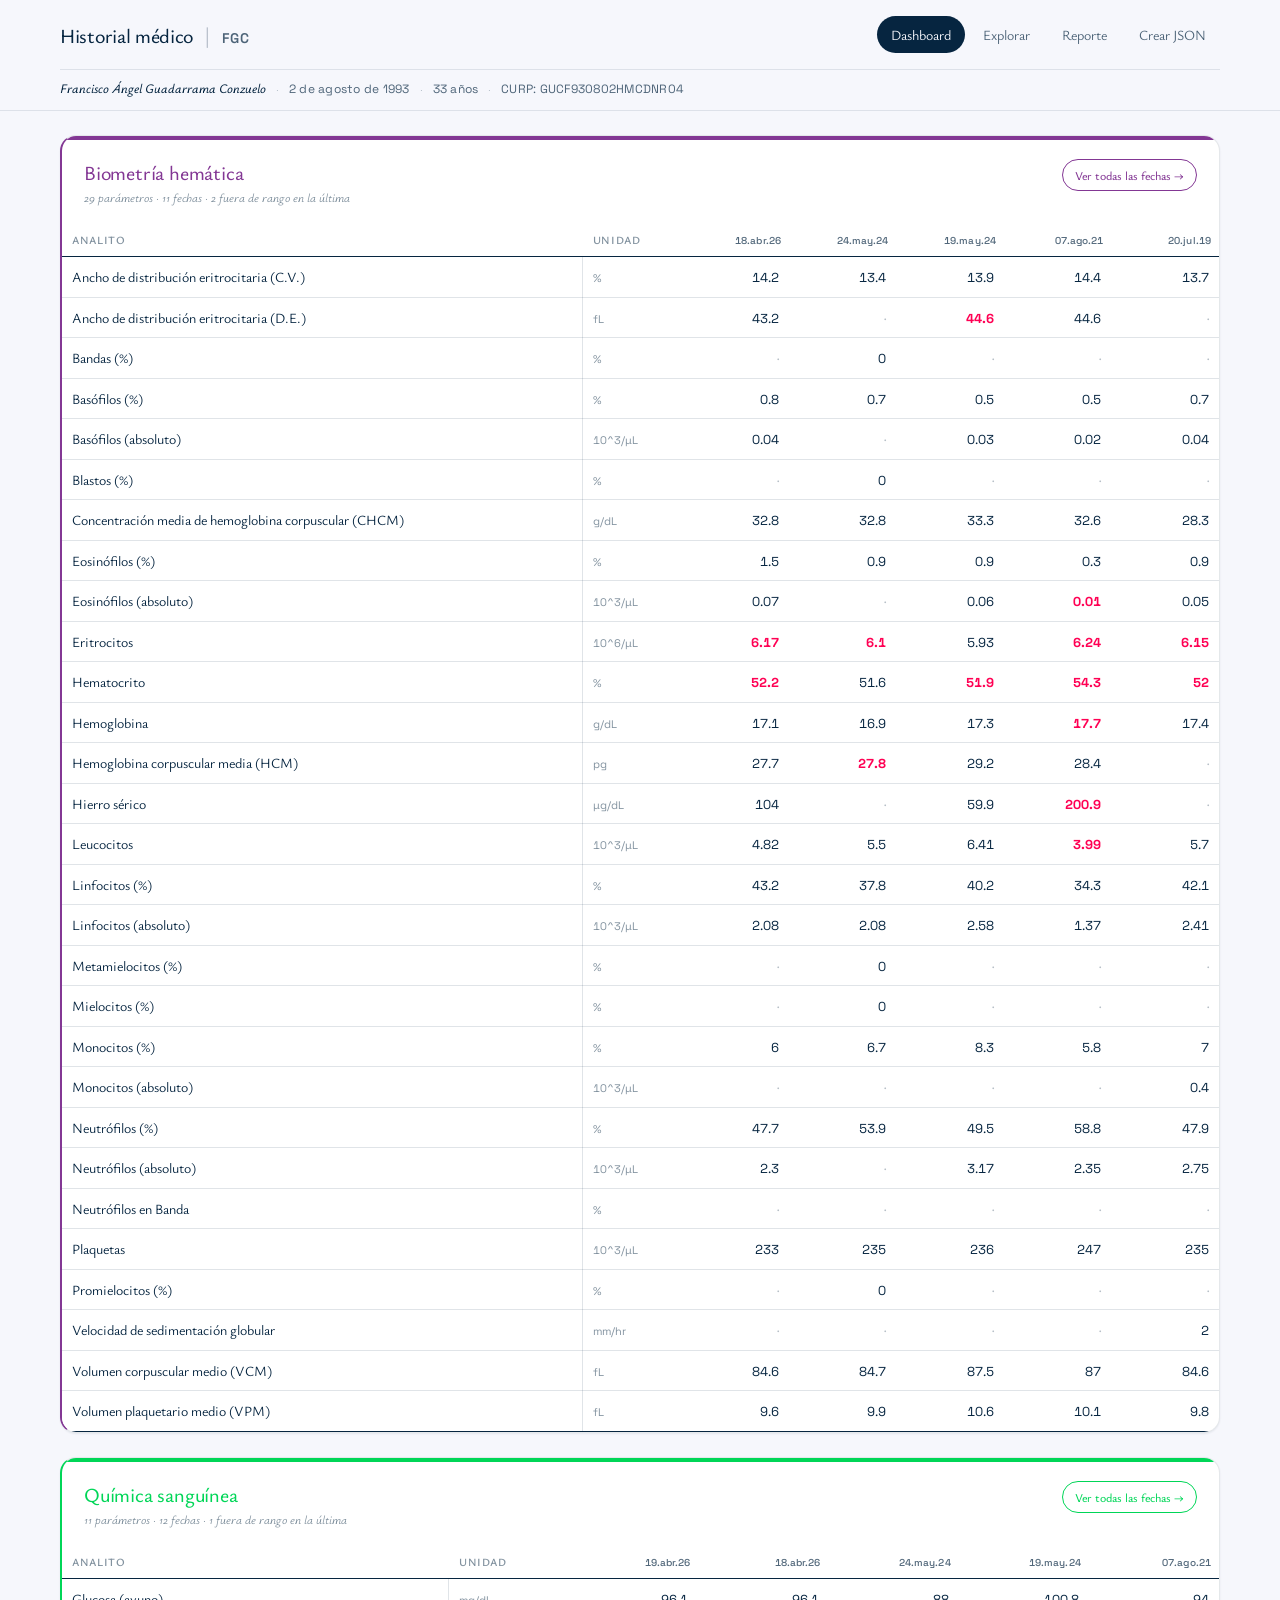
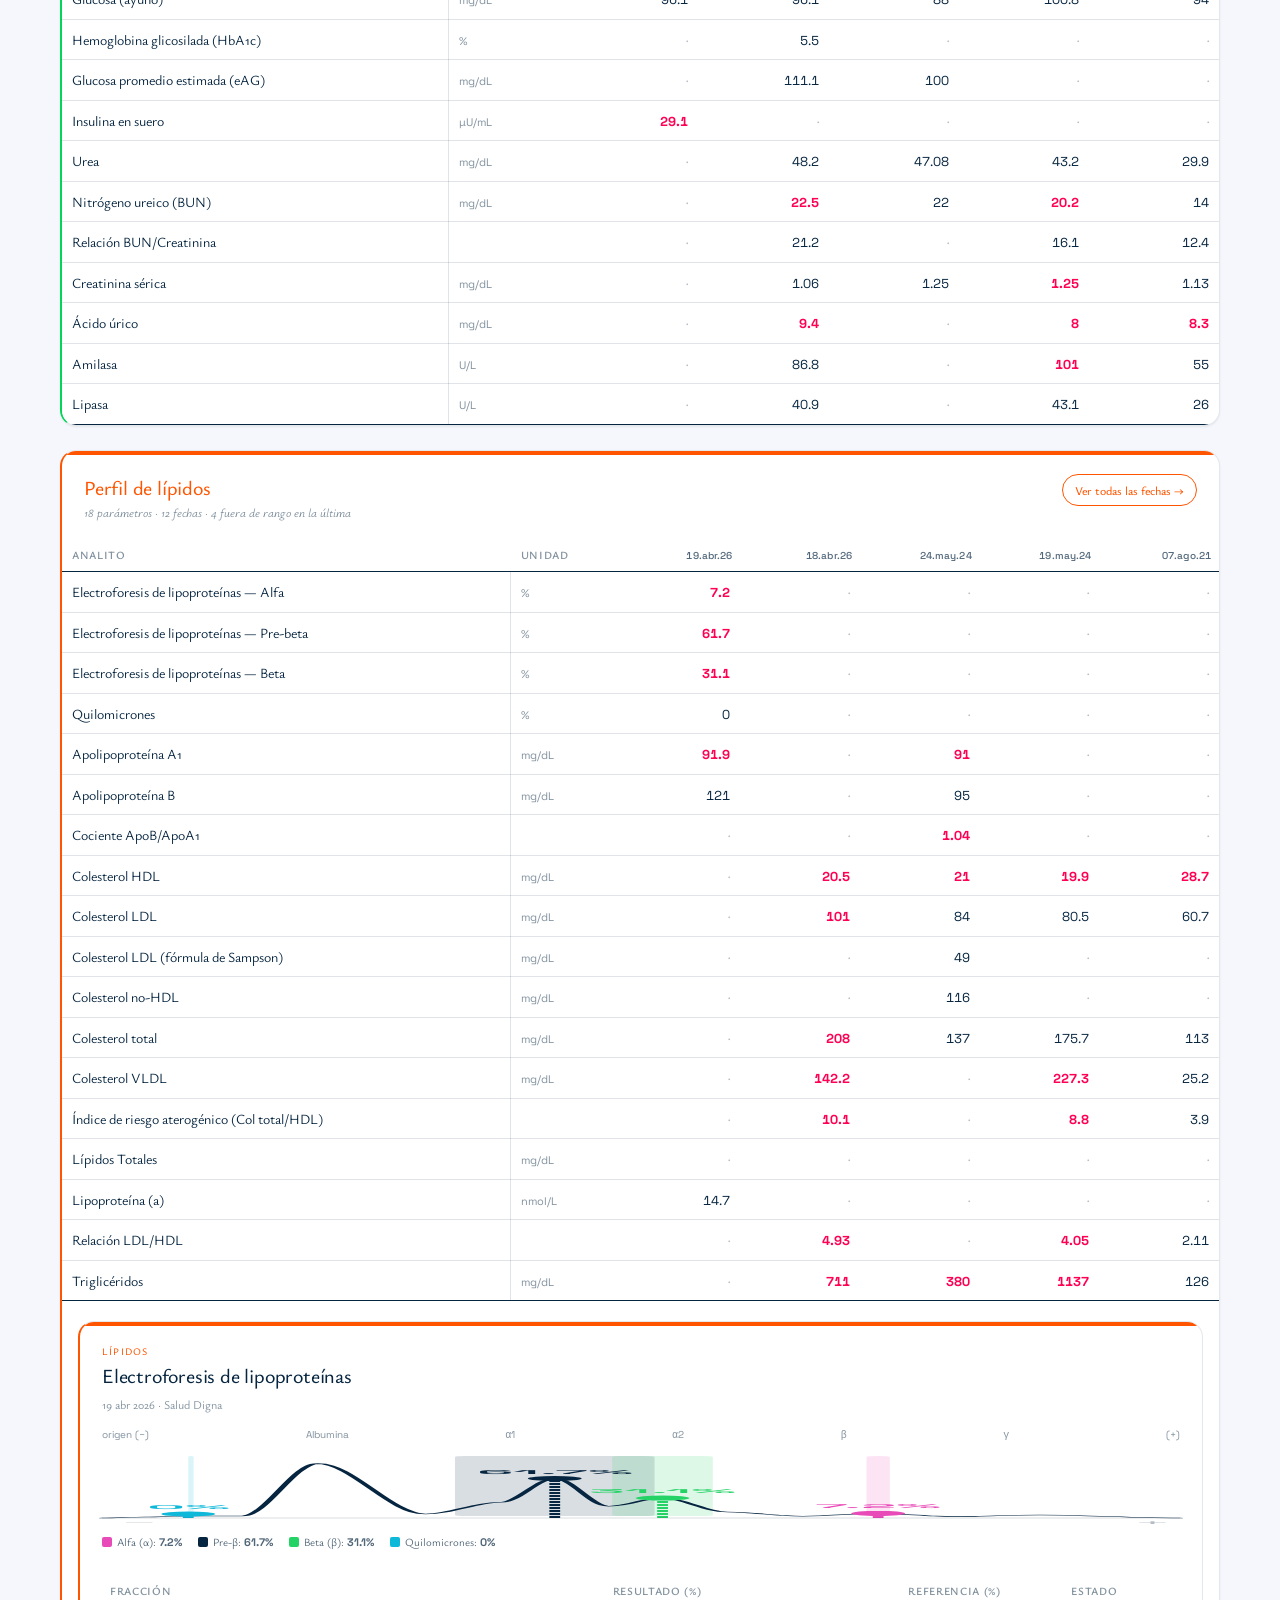
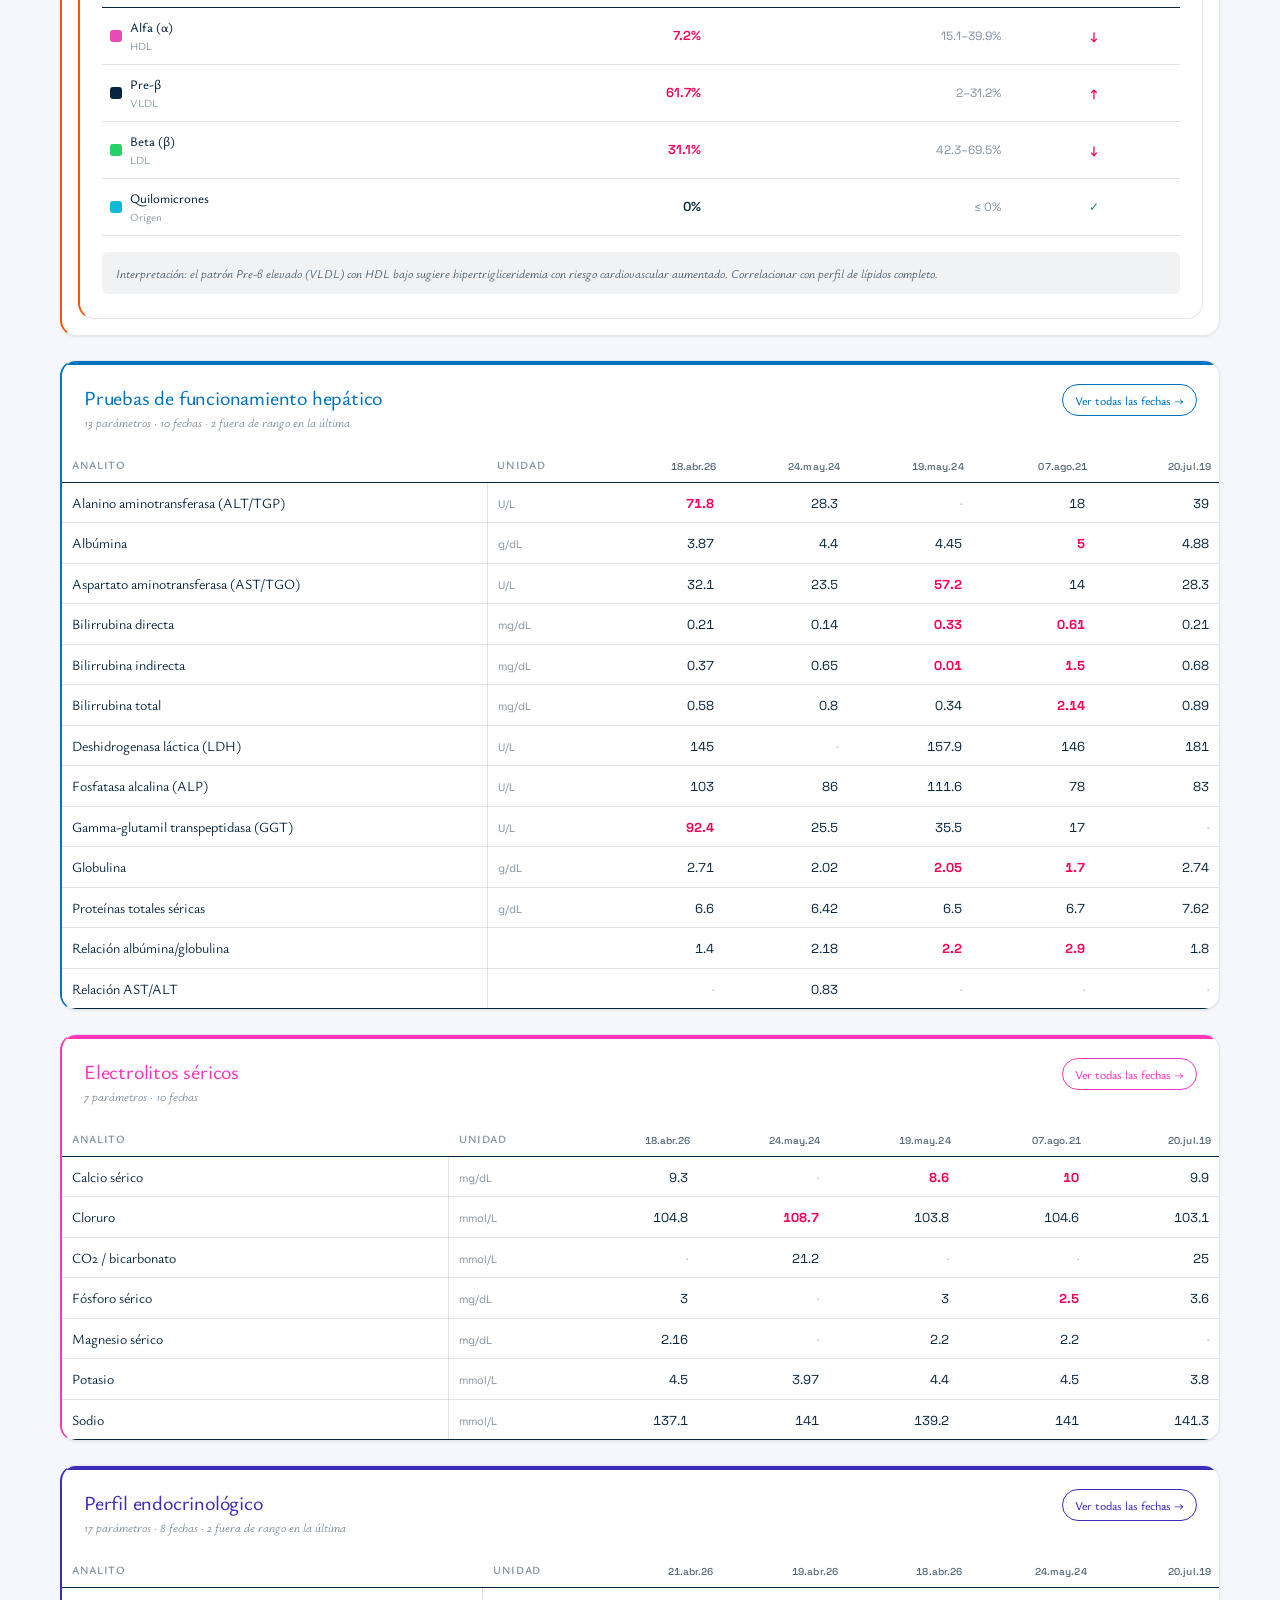
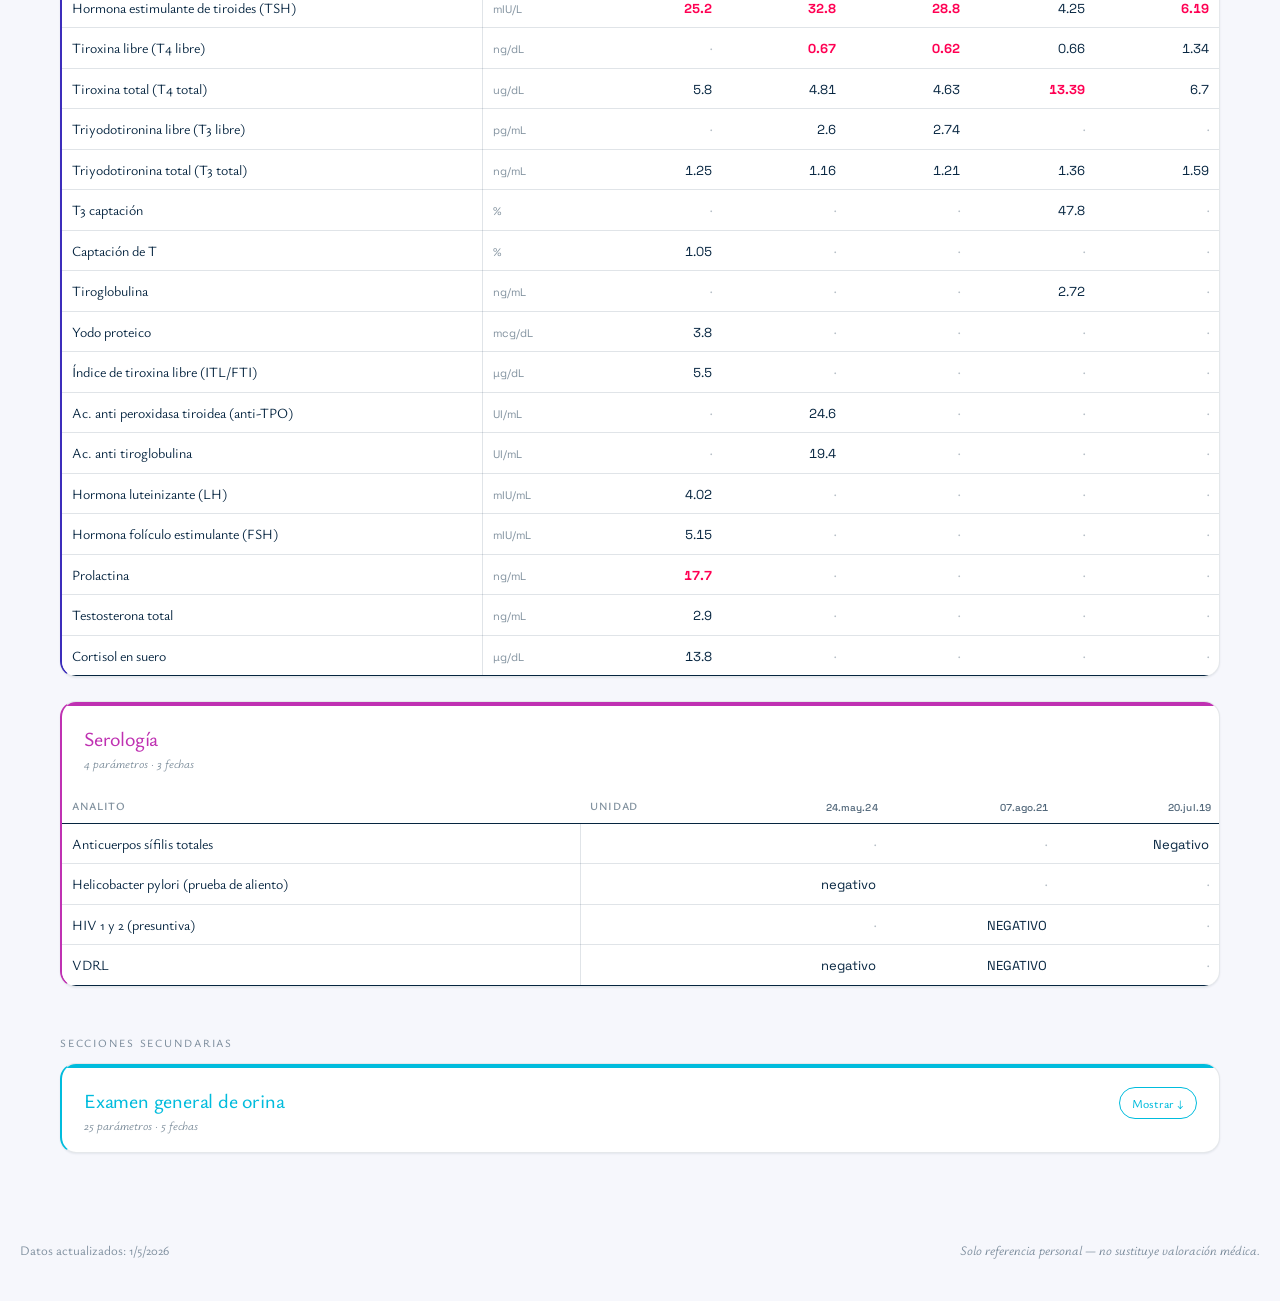
==== mylabs/index.html @ a51180d0 "Add files via upload" ====
<!doctype html>
<html lang="es">
  <head>
    <meta charset="UTF-8" />
    <meta name="viewport" content="width=device-width, initial-scale=1.0, viewport-fit=cover" />
    <meta name="theme-color" content="#f6f7fc" />
    <meta name="robots" content="noindex, nofollow" />
    <meta name="referrer" content="no-referrer" />
    <title>Historial médico | FGC</title>

    <!-- Fonts: Ysabeau for UI, Space Grotesk for numerics -->
    <link rel="preconnect" href="https://fonts.googleapis.com" />
    <link rel="preconnect" href="https://fonts.gstatic.com" crossorigin />
    <link
      href="https://fonts.googleapis.com/css2?family=Ysabeau:ital,wght@0,300..800;1,300..800&family=Space+Grotesk:wght@400;500;600;700&display=swap"
      rel="stylesheet"
    />
    <script type="module" crossorigin src="./assets/index-ByqsBT0K.js"></script>
    <link rel="modulepreload" crossorigin href="./assets/motion-Bk7l-NBl.js">
    <link rel="modulepreload" crossorigin href="./assets/recharts-C0KF28RO.js">
    <link rel="stylesheet" crossorigin href="./assets/index-Dc2gw3tg.css">
  </head>
  <body>
    <div id="root"></div>
  </body>
</html>
---- mylabs/assets/index-Dc2gw3tg.css ----
.goey-spinnerSpin{animation:goey-spin 1s linear infinite}@keyframes goey-spin{0%{transform:rotate(0)}to{transform:rotate(360deg)}}[data-goey-toast-css]{--goey-toast: 1}.goey-wrapper{pointer-events:auto;font-family:-apple-system,BlinkMacSystemFont,Segoe UI,Roboto,Helvetica Neue,sans-serif;position:relative;width:fit-content}.goey-blobSvg{position:absolute;top:0;left:0;overflow:visible;pointer-events:none;filter:drop-shadow(0 4px 12px rgba(0,0,0,.06)) drop-shadow(0 1px 4px rgba(0,0,0,.04))}.goey-content{position:relative;z-index:1;transition:padding .35s cubic-bezier(.4,0,.2,1)}.goey-contentCompact{padding:7px 10px}.goey-contentExpanded{padding:7px 10px 16px;max-width:380px}.goey-header{display:inline-flex;align-items:center;gap:8px;color:inherit}.goey-iconWrapper{display:flex;align-items:center;justify-content:center;flex-shrink:0;width:18px;height:18px;line-height:0}.goey-title{font-size:12px;font-weight:700;line-height:1;white-space:nowrap;color:inherit;padding:0 4px 0 2px}.goey-titleDefault{color:#555}.goey-titleSuccess{color:#4caf50}.goey-titleError{color:#e53935}.goey-titleWarning{color:#c49000}.goey-titleInfo{color:#1e88e5}.goey-titleLoading{color:#555}.goey-description{font-size:13px;font-weight:400;color:#444;line-height:1.55;margin-top:12px;overflow:hidden}.goey-actionWrapper{margin-top:12px;overflow:hidden}.goey-actionButton{display:block;box-sizing:border-box;width:100%;border:none;border-radius:999px;padding:10px 20px;font-size:13px;font-weight:700;cursor:pointer;font-family:inherit;text-align:center;outline:none;-webkit-tap-highlight-color:transparent;transition:background .15s ease}.goey-actionButton:focus:not(:focus-visible){outline:none}.goey-actionButton:focus-visible{outline:2px solid currentColor;outline-offset:2px}.goey-actionDefault{background:#e8e8e8;color:#555}.goey-actionDefault:hover{background:#dcdcdc}.goey-actionDefault:active{background:#d0d0d0}.goey-actionSuccess{background:#c8e6c9;color:#4caf50}.goey-actionSuccess:hover{background:#a5d6a7}.goey-actionSuccess:active{background:#81c784}.goey-actionError{background:#ffcdd2;color:#e53935}.goey-actionError:hover{background:#ef9a9a}.goey-actionError:active{background:#e57373}.goey-actionWarning{background:#ffecb3;color:#c49000}.goey-actionWarning:hover{background:#ffe082}.goey-actionWarning:active{background:#ffd54f}.goey-actionInfo{background:#bbdefb;color:#1e88e5}.goey-actionInfo:hover{background:#90caf9}.goey-actionInfo:active{background:#64b5f6}[data-sonner-toaster][data-theme=dark] .goey-blobSvg{filter:drop-shadow(0 4px 12px rgba(0,0,0,.3)) drop-shadow(0 1px 4px rgba(0,0,0,.2))}[data-sonner-toaster][data-theme=dark] .goey-titleDefault{color:#ccc}[data-sonner-toaster][data-theme=dark] .goey-titleSuccess{color:#66bb6a}[data-sonner-toaster][data-theme=dark] .goey-titleError{color:#ef5350}[data-sonner-toaster][data-theme=dark] .goey-titleWarning{color:#ffb300}[data-sonner-toaster][data-theme=dark] .goey-titleInfo{color:#42a5f5}[data-sonner-toaster][data-theme=dark] .goey-titleLoading{color:#ccc}[data-sonner-toaster][data-theme=dark] .goey-description{color:#aaa}[data-sonner-toaster][data-theme=dark] .goey-actionDefault{background:#3a3a3a;color:#ccc}[data-sonner-toaster][data-theme=dark] .goey-actionDefault:hover{background:#444}[data-sonner-toaster][data-theme=dark] .goey-actionDefault:active{background:#4e4e4e}[data-sonner-toaster][data-theme=dark] .goey-actionSuccess{background:#1b5e20;color:#66bb6a}[data-sonner-toaster][data-theme=dark] .goey-actionSuccess:hover{background:#2e7d32}[data-sonner-toaster][data-theme=dark] .goey-actionSuccess:active{background:#388e3c}[data-sonner-toaster][data-theme=dark] .goey-actionError{background:#b71c1c;color:#ef5350}[data-sonner-toaster][data-theme=dark] .goey-actionError:hover{background:#c62828}[data-sonner-toaster][data-theme=dark] .goey-actionError:active{background:#d32f2f}[data-sonner-toaster][data-theme=dark] .goey-actionWarning{background:#4a3800;color:#ffb300}[data-sonner-toaster][data-theme=dark] .goey-actionWarning:hover{background:#5c4600}[data-sonner-toaster][data-theme=dark] .goey-actionWarning:active{background:#6e5400}[data-sonner-toaster][data-theme=dark] .goey-actionInfo{background:#0d47a1;color:#42a5f5}[data-sonner-toaster][data-theme=dark] .goey-actionInfo:hover{background:#1565c0}[data-sonner-toaster][data-theme=dark] .goey-actionInfo:active{background:#1976d2}:root{--bg: #f6f7fc;--ink: #062540;--ink-70: color-mix(in srgb, #062540 70%, transparent);--ink-50: color-mix(in srgb, #062540 50%, transparent);--ink-30: color-mix(in srgb, #062540 30%, transparent);--ink-12: color-mix(in srgb, #062540 12%, transparent);--ink-06: color-mix(in srgb, #062540 6%, transparent);--alarm: #FF1D58;--alarm-12: color-mix(in srgb, #FF1D58 12%, transparent);--alarm-25: color-mix(in srgb, #FF1D58 25%, transparent);--ok: #1e8a6b;--ok-12: color-mix(in srgb, #1e8a6b 12%, transparent);--cat-hematologia: #7a3c8f;--cat-hepatica: #3171ba;--cat-quimica: #25d266;--cat-lipidos: #fe640b;--cat-endocrinologia: #3A2EB4;--cat-electrolitos: #e84ab7;--cat-orina: #0eb8d9;--cat-serologia: #b03dad;--cat-lcr: #5b6b80;--surface: #ffffff;--surface-sunken: #f0f1f7;--surface-hover: #eceef6;--border: color-mix(in srgb, #062540 10%, transparent);--border-strong: color-mix(in srgb, #062540 22%, transparent);--font-ui: "Ysabeau", ui-serif, Georgia, serif;--font-num: "Space Grotesk", ui-monospace, "SF Mono", Menlo, monospace;--s-1: 4px;--s-2: 8px;--s-3: 12px;--s-4: 16px;--s-5: 24px;--s-6: 32px;--s-7: 48px;--s-8: 64px;--r-sm: 6px;--r-md: 10px;--r-lg: 16px;--r-xl: 24px;--r-pill: 999px;--shadow-1: 0 1px 2px color-mix(in srgb, #062540 8%, transparent);--shadow-2: 0 6px 24px -8px color-mix(in srgb, #062540 18%, transparent);--shadow-3: 0 24px 60px -24px color-mix(in srgb, #062540 30%, transparent);--ease-out-expo: cubic-bezier(.16, 1, .3, 1);--ease-in-out-soft: cubic-bezier(.65, 0, .35, 1);--dur-xs: .12s;--dur-sm: .18s;--dur-md: .26s;--dur-lg: .42s}@supports (color: color(display-p3 1 1 1)){:root{--cat-hematologia: color(display-p3 .478 .235 .561);--cat-hepatica: color(display-p3 .192 .443 .729);--cat-quimica: color(display-p3 .145 .824 .4);--cat-lipidos: color(display-p3 .996 .392 .043);--cat-endocrinologia: color(display-p3 .227 .18 .706);--cat-electrolitos: color(display-p3 .91 .29 .718);--cat-orina: color(display-p3 .055 .722 .851);--cat-serologia: color(display-p3 .69 .239 .678);--cat-lcr: color(display-p3 .357 .42 .502);--alarm: color(display-p3 1 .114 .345)}}*,*:before,*:after{box-sizing:border-box}html,body,#root{height:100%}body{margin:0;background:var(--bg);color:var(--ink);font-family:var(--font-ui);font-size:16px;line-height:1.5;font-optical-sizing:auto;-webkit-font-smoothing:antialiased;text-rendering:optimizeLegibility}button,input,select,textarea{font:inherit;color:inherit}button{background:none;border:0;cursor:pointer;padding:0}a{color:inherit;text-decoration:none}a:hover{text-decoration:underline;text-decoration-thickness:1.5px;text-underline-offset:3px}img,svg{display:block;max-width:100%}::selection{background:var(--ink);color:var(--bg)}.num,.tabular{font-family:var(--font-num);font-variant-numeric:tabular-nums;font-feature-settings:"tnum" 1,"zero" 1,"ss01" 1}h1,h2,h3,h4{font-family:var(--font-ui);font-weight:500;letter-spacing:-.01em;margin:0;color:var(--ink)}h1{font-size:clamp(32px,4vw,48px);line-height:1.05;letter-spacing:-.02em}h2{font-size:clamp(22px,2.4vw,28px);line-height:1.15}h3{font-size:18px;line-height:1.25;font-weight:600}h4{font-size:14px;line-height:1.3;font-weight:600;text-transform:uppercase;letter-spacing:.08em}.eyebrow{font-family:var(--font-ui);font-size:11px;font-weight:500;text-transform:uppercase;letter-spacing:.16em;color:var(--ink-50)}.shell{min-height:100vh;display:flex;flex-direction:column}.container{width:100%;max-width:1240px;margin:0 auto;padding-inline:clamp(16px,4vw,40px)}.site-header{position:sticky;top:0;z-index:40;backdrop-filter:saturate(1.4) blur(14px);-webkit-backdrop-filter:saturate(1.4) blur(14px);background:color-mix(in srgb,var(--bg) 84%,transparent);border-bottom:1px solid var(--border)}.site-header__inner{display:flex;align-items:center;justify-content:space-between;padding-block:var(--s-4)}.brand{display:flex;align-items:baseline;gap:10px;font-family:var(--font-ui)}.brand__mark{font-size:20px;font-weight:500;letter-spacing:-.015em;color:var(--ink)}.brand__pipe{color:var(--ink-30);font-weight:300;font-size:22px}.brand__initials{font-family:var(--font-num);font-size:14px;font-weight:600;letter-spacing:.08em;color:var(--ink-70)}.patient-strip{display:flex;align-items:baseline;gap:10px;padding:10px 0 12px;border-top:1px solid var(--border);font-size:12px;flex-wrap:wrap;line-height:1.35}.patient-strip__name{font-family:var(--font-ui);font-weight:500;font-style:italic;color:var(--ink);font-size:13px}.patient-strip__meta{font-family:var(--font-num);color:var(--ink-70);font-size:12px;letter-spacing:.02em}.patient-strip__sep{color:var(--ink-30);font-size:11px}.nav{display:flex;gap:var(--s-1);align-items:center}.nav__item{padding:8px 14px;border-radius:var(--r-pill);font-size:14px;color:var(--ink-70);transition:background var(--dur-sm) var(--ease-out-expo),color var(--dur-sm)}.nav__item:hover{background:var(--ink-06);color:var(--ink);text-decoration:none}.nav__item--active,.nav__item--active:hover{background:var(--ink);color:var(--bg)}.card{background:var(--surface);border:1px solid var(--border);border-radius:var(--r-lg);box-shadow:var(--shadow-1);overflow:clip}.card__head{padding:var(--s-5) var(--s-5) var(--s-3);display:flex;align-items:baseline;justify-content:space-between;gap:var(--s-3)}.card__title{font-family:var(--font-ui);font-size:20px;font-weight:500;letter-spacing:-.015em}.card__body{padding:var(--s-3) var(--s-5) var(--s-5)}.chip{display:inline-flex;align-items:center;gap:6px;padding:4px 10px;border-radius:var(--r-pill);background:var(--ink-06);color:var(--ink-70);font-size:12px;font-weight:500;letter-spacing:.01em;border:1px solid transparent;transition:background var(--dur-sm) var(--ease-out-expo)}.chip--alarm{background:var(--alarm-12);color:var(--alarm);border-color:var(--alarm-25)}.chip--ok{background:var(--ok-12);color:var(--ok)}.chip--date{background:var(--ink);color:var(--bg);font-family:var(--font-num);font-variant-numeric:tabular-nums}.dot{width:6px;height:6px;border-radius:50%;display:inline-block;background:currentColor}.btn{display:inline-flex;align-items:center;gap:var(--s-2);padding:10px 16px;border-radius:var(--r-pill);font-family:var(--font-ui);font-size:14px;font-weight:500;background:var(--ink);color:var(--bg);transition:transform var(--dur-sm) var(--ease-out-expo),box-shadow var(--dur-sm)}.btn:hover{transform:translateY(-1px);box-shadow:var(--shadow-2)}.btn:active{transform:translateY(0)}.btn--ghost{background:transparent;color:var(--ink);border:1px solid var(--border-strong)}.btn--ghost:hover{background:var(--ink-06)}.data-table{width:100%;border-collapse:collapse;font-size:14px}.data-table th,.data-table td{text-align:left;padding:10px 12px;border-bottom:1px solid var(--border)}.data-table th{font-size:11px;font-weight:600;letter-spacing:.08em;text-transform:uppercase;color:var(--ink-50)}.data-table td.num,.data-table th.num{text-align:right;font-family:var(--font-num);font-variant-numeric:tabular-nums}.data-table tr.is-abnormal td.num{color:var(--alarm);font-weight:600}.data-table tr:last-child td{border-bottom:0}.data-table tbody tr{transition:background var(--dur-sm)}.data-table tbody tr:hover{background:var(--ink-06);cursor:pointer}.stack-2>*+*{margin-top:var(--s-2)}.stack-3>*+*{margin-top:var(--s-3)}.stack-4>*+*{margin-top:var(--s-4)}.stack-5>*+*{margin-top:var(--s-5)}.stack-6>*+*{margin-top:var(--s-6)}.stack-7>*+*{margin-top:var(--s-7)}.row{display:flex;align-items:center;gap:var(--s-3)}.row--spread{justify-content:space-between}.grid-3{display:grid;grid-template-columns:repeat(3,1fr);gap:var(--s-4)}@media(max-width:900px){.grid-3{grid-template-columns:1fr}}.muted{color:var(--ink-50)}@media print{.hidden-print{display:none!important}body{background:#fff}}@keyframes fadeUp{0%{opacity:0;transform:translateY(6px)}to{opacity:1;transform:translateY(0)}}.enter{animation:fadeUp var(--dur-md) var(--ease-out-expo) both}.recharts-cartesian-axis-tick-value{font-family:var(--font-num)!important;font-size:11px!important;fill:var(--ink-50)!important}.recharts-cartesian-axis-line{stroke:var(--border)!important}.recharts-cartesian-grid-horizontal line,.recharts-cartesian-grid-vertical line{stroke:var(--border)!important}.recharts-tooltip-wrapper{outline:none!important}.cat-panel{border-radius:var(--r-lg);overflow:clip;box-shadow:var(--shadow-1);background:var(--surface);border:1px solid var(--border);position:relative}.cat-panel:before{content:"";display:block;height:4px;background:var(--cat-accent, var(--ink))}.cat-panel{border-left:2px solid var(--cat-accent, var(--ink))}.cat-panel__header{padding:18px 22px 14px;display:flex;justify-content:space-between;align-items:baseline;gap:var(--s-4);background:var(--cat-accent-bg, transparent)}.cat-panel__title{font-family:var(--font-ui);font-weight:500;font-size:20px;letter-spacing:-.01em;color:var(--cat-accent, var(--ink))}.cat-panel__meta{font-size:12px;font-style:italic;font-family:var(--font-ui);color:var(--ink-50)}.cat-panel__body{overflow-x:auto}.cat-panel--collapsed .cat-panel__header{padding-bottom:18px}.ctable{width:100%;border-collapse:collapse;font-size:13px;font-family:var(--font-ui)}.ctable thead th{padding:12px 10px 8px;text-align:right;font-family:var(--font-num);font-weight:500;font-size:10px;color:var(--ink-70);white-space:nowrap;vertical-align:bottom;border-bottom:1.2px solid var(--ink);letter-spacing:.01em}.ctable thead th.ctable__date{min-width:74px;font-variant-numeric:tabular-nums;text-align:right;padding:12px 8px 8px}.ctable thead th.ctable__name{text-align:left;min-width:220px;font-family:var(--font-ui);font-size:11px;letter-spacing:.06em;text-transform:uppercase;color:var(--ink-50);font-weight:600}.ctable thead th.ctable__unit{text-align:left;font-family:var(--font-ui);font-size:11px;letter-spacing:.06em;text-transform:uppercase;color:var(--ink-50);font-weight:600;min-width:64px}.ctable tbody td{padding:9px 10px;border-bottom:.5px solid var(--ink-12);font-family:var(--font-num);font-variant-numeric:tabular-nums;font-size:13px;color:var(--ink);text-align:right;vertical-align:baseline}.ctable tbody td.ctable__name{text-align:left;font-family:var(--font-ui);color:var(--ink);font-size:14px;font-variant-numeric:normal;position:sticky;left:0;background:var(--surface);z-index:2;border-right:.5px solid var(--ink-12);padding-right:16px}.ctable tbody td.ctable__unit{text-align:left;font-family:var(--font-num);color:var(--ink-50);font-size:11px}.ctable tbody tr:last-child td{border-bottom-width:1.2px;border-bottom-color:var(--ink)}.ctable tbody td.is-abnormal{color:var(--alarm);font-weight:700}.ctable tbody td.is-empty{color:var(--ink-30)}.ctable tbody tr{transition:background var(--dur-xs);cursor:pointer}.ctable tbody tr:hover,.ctable tbody tr:focus-visible{background:var(--cat-accent-soft, var(--ink-06));outline:none}.ctable tbody tr:hover td.ctable__name,.ctable tbody tr:focus-visible td.ctable__name{background:var(--cat-accent-soft, var(--ink-06))}.ctable__expand-btn{display:inline-flex;align-items:center;gap:6px;padding:6px 12px;border-radius:var(--r-pill);background:transparent;color:var(--cat-accent, var(--ink));font-family:var(--font-ui);font-size:12px;font-weight:500;transition:background var(--dur-sm);border:1px solid var(--cat-accent, var(--ink-30))}.ctable__expand-btn:hover{background:var(--cat-accent-soft, var(--ink-06))}.drawer-backdrop{position:fixed;top:0;right:0;bottom:0;left:0;z-index:80;background:color-mix(in srgb,#062540 40%,transparent);backdrop-filter:blur(4px);-webkit-backdrop-filter:blur(4px);display:flex;align-items:center;justify-content:center;padding:clamp(16px,4vw,48px)}.drawer-panel{background:var(--surface);border-radius:var(--r-xl);max-width:1080px;width:100%;max-height:88vh;overflow:clip;box-shadow:var(--shadow-3);display:flex;flex-direction:column;border:1px solid var(--border);border-left:2px solid var(--cat-accent, var(--ink));position:relative}.drawer-panel:before{content:"";display:block;height:4px;background:var(--cat-accent, var(--ink))}.drawer-header{padding:20px 24px 14px;display:flex;align-items:baseline;justify-content:space-between;gap:var(--s-4);background:var(--surface);color:var(--ink)}.drawer-header__eyebrow{font-size:10px;letter-spacing:.12em;text-transform:uppercase;color:var(--cat-accent, var(--ink-50));font-family:var(--font-ui);font-weight:500;margin-bottom:2px}.drawer-header__title{font-family:var(--font-ui);font-weight:500;font-size:22px;letter-spacing:-.01em;color:var(--ink)}.drawer-header__unit{font-family:var(--font-num);font-size:13px;color:var(--ink-50);letter-spacing:.03em}.drawer-header__actions{display:flex;align-items:center;gap:8px}.drawer-header__icon-btn{background:transparent;color:var(--ink-70);width:34px;height:34px;border-radius:50%;display:inline-flex;align-items:center;justify-content:center;font-size:16px;line-height:1;transition:background var(--dur-sm),color var(--dur-sm);border:1px solid var(--border)}.drawer-header__icon-btn:hover{background:var(--cat-accent-soft, var(--ink-06));color:var(--cat-accent, var(--ink));border-color:var(--cat-accent, var(--border))}.drawer-header__icon-btn:disabled{opacity:.4;cursor:wait}.drawer-header__close{background:transparent;color:var(--ink-70);width:34px;height:34px;border-radius:50%;display:inline-flex;align-items:center;justify-content:center;font-size:20px;line-height:1;transition:background var(--dur-sm),color var(--dur-sm);border:1px solid var(--border)}.drawer-header__close:hover{background:var(--ink-06);color:var(--ink)}.drawer-body{display:grid;grid-template-columns:1.5fr 1fr;gap:var(--s-5);padding:var(--s-5) var(--s-6);overflow-y:auto;background:var(--surface)}@media(max-width:820px){.drawer-body{grid-template-columns:1fr}}.drawer-chart{min-height:300px}.drawer-ref-text{font-style:italic;font-size:12px;color:var(--ink-50);text-align:center;margin-top:6px}.drawer-table{width:100%;border-collapse:collapse;font-size:13px}.drawer-table th{text-align:left;font-family:var(--font-ui);font-weight:600;font-size:11px;letter-spacing:.06em;text-transform:uppercase;color:var(--ink-70);padding:10px 8px;border-bottom:1.2px solid var(--ink)}.drawer-table th.num{text-align:right}.drawer-table td{padding:10px 8px;border-bottom:.5px solid var(--ink-12);font-family:var(--font-num);font-variant-numeric:tabular-nums}.drawer-table td.num{text-align:right;font-weight:600}.drawer-table td.ref{color:var(--ink-50);font-size:11px;text-align:right}.drawer-table td.date{font-family:var(--font-num);font-size:12px;color:var(--ink-70)}.drawer-table tr.is-abnormal td.num{color:var(--alarm)}.drawer-table tr:last-child td{border-bottom-width:1.2px;border-bottom-color:var(--ink)}.cat-hematologia{--cat-accent: var(--cat-hematologia);--cat-accent-soft: color-mix(in srgb, var(--cat-hematologia) 8%, transparent)}.cat-hepatica{--cat-accent: var(--cat-hepatica);--cat-accent-soft: color-mix(in srgb, var(--cat-hepatica) 8%, transparent)}.cat-quimica{--cat-accent: var(--cat-quimica);--cat-accent-soft: color-mix(in srgb, var(--cat-quimica) 8%, transparent)}.cat-lipidos{--cat-accent: var(--cat-lipidos);--cat-accent-soft: color-mix(in srgb, var(--cat-lipidos) 8%, transparent)}.cat-endocrinologia{--cat-accent: var(--cat-endocrinologia);--cat-accent-soft: color-mix(in srgb, var(--cat-endocrinologia) 8%, transparent)}.cat-electrolitos{--cat-accent: var(--cat-electrolitos);--cat-accent-soft: color-mix(in srgb, var(--cat-electrolitos) 8%, transparent)}.cat-orina{--cat-accent: var(--cat-orina);--cat-accent-soft: color-mix(in srgb, var(--cat-orina) 8%, transparent)}.cat-serologia{--cat-accent: var(--cat-serologia);--cat-accent-soft: color-mix(in srgb, var(--cat-lcr) 8%, transparent)}.cat-lcr{--cat-accent: var(--cat-lcr);--cat-accent-soft: color-mix(in srgb, var(--cat-lcr) 8%, transparent)}@media(max-width:640px){h1{font-size:26px;line-height:1.1}h2{font-size:20px}.container{padding-inline:16px}.site-header__inner{padding-block:12px 8px}.nav{gap:2px}.nav__item{padding:6px 10px;font-size:12px}.brand__mark{font-size:17px}.brand__pipe{font-size:18px}.brand__initials{font-size:12px}.patient-strip{gap:6px;padding:8px 0 10px;font-size:11px}.patient-strip__name{font-size:12px}.patient-strip__meta{font-size:11px}.patient-strip__sep{font-size:10px}.cat-panel{border-radius:12px}.cat-panel__header{padding:16px 16px 14px;flex-direction:column;align-items:flex-start;gap:10px}.cat-panel__title{font-size:18px}.cat-panel__meta{font-size:11px}.ctable thead th{padding:10px 8px 6px;font-size:9px}.ctable thead th.ctable__name{min-width:160px;font-size:10px}.ctable thead th.ctable__unit{min-width:48px;font-size:10px}.ctable thead th.ctable__date{min-width:68px;padding:10px 6px 6px;font-size:9px}.ctable tbody td{padding:8px;font-size:12px}.ctable tbody td.ctable__name{font-size:13px;padding-right:12px}.ctable tbody td.ctable__unit{font-size:10px}.drawer-backdrop{padding:8px}.drawer-panel{max-height:94vh}.drawer-header{padding:16px 16px 12px}.drawer-header__title{font-size:18px}.drawer-header__eyebrow{font-size:9px}.drawer-body{padding:16px;gap:16px}.category-check{padding:12px 14px;gap:10px}.category-check__title{font-size:14px}.category-check__meta{font-size:11px}}@media(max-width:380px){.cat-panel__title{font-size:16px}.cat-panel__header{padding:14px 14px 12px}.patient-strip{font-size:10px}}.dashboard-hero{display:grid;grid-template-columns:1fr auto;gap:var(--s-5);align-items:end}.dashboard-stats{display:flex;gap:var(--s-5);align-items:flex-end}@media(max-width:720px){.dashboard-hero{grid-template-columns:1fr}.dashboard-stats{gap:var(--s-4);flex-wrap:wrap}}.category-check{display:flex;align-items:center;gap:14px;padding:14px 18px;background:var(--surface);border:1px solid var(--border);border-left:2px solid var(--ink-12);border-radius:var(--r-md);cursor:pointer;transition:background var(--dur-sm),border-color var(--dur-sm)}.category-check:hover{background:var(--cat-accent-soft, var(--ink-06));border-left-color:var(--cat-accent, var(--border-strong))}.category-check.is-on{border-left-color:var(--cat-accent, var(--ink));border-left-width:3px}.category-check input[type=checkbox]{width:18px;height:18px;accent-color:var(--cat-accent, var(--ink));cursor:pointer}.category-check__dot{display:none}.category-check__body{flex:1;min-width:0}.category-check__title{font-size:15px;font-weight:500;color:var(--cat-accent, var(--ink));font-family:var(--font-ui)}.category-check.is-on .category-check__title{font-weight:600}.category-check:not(.is-on) .category-check__title{color:var(--ink-70)}.category-check__meta{font-size:12px;color:var(--ink-50);margin-top:2px;font-family:var(--font-ui)}
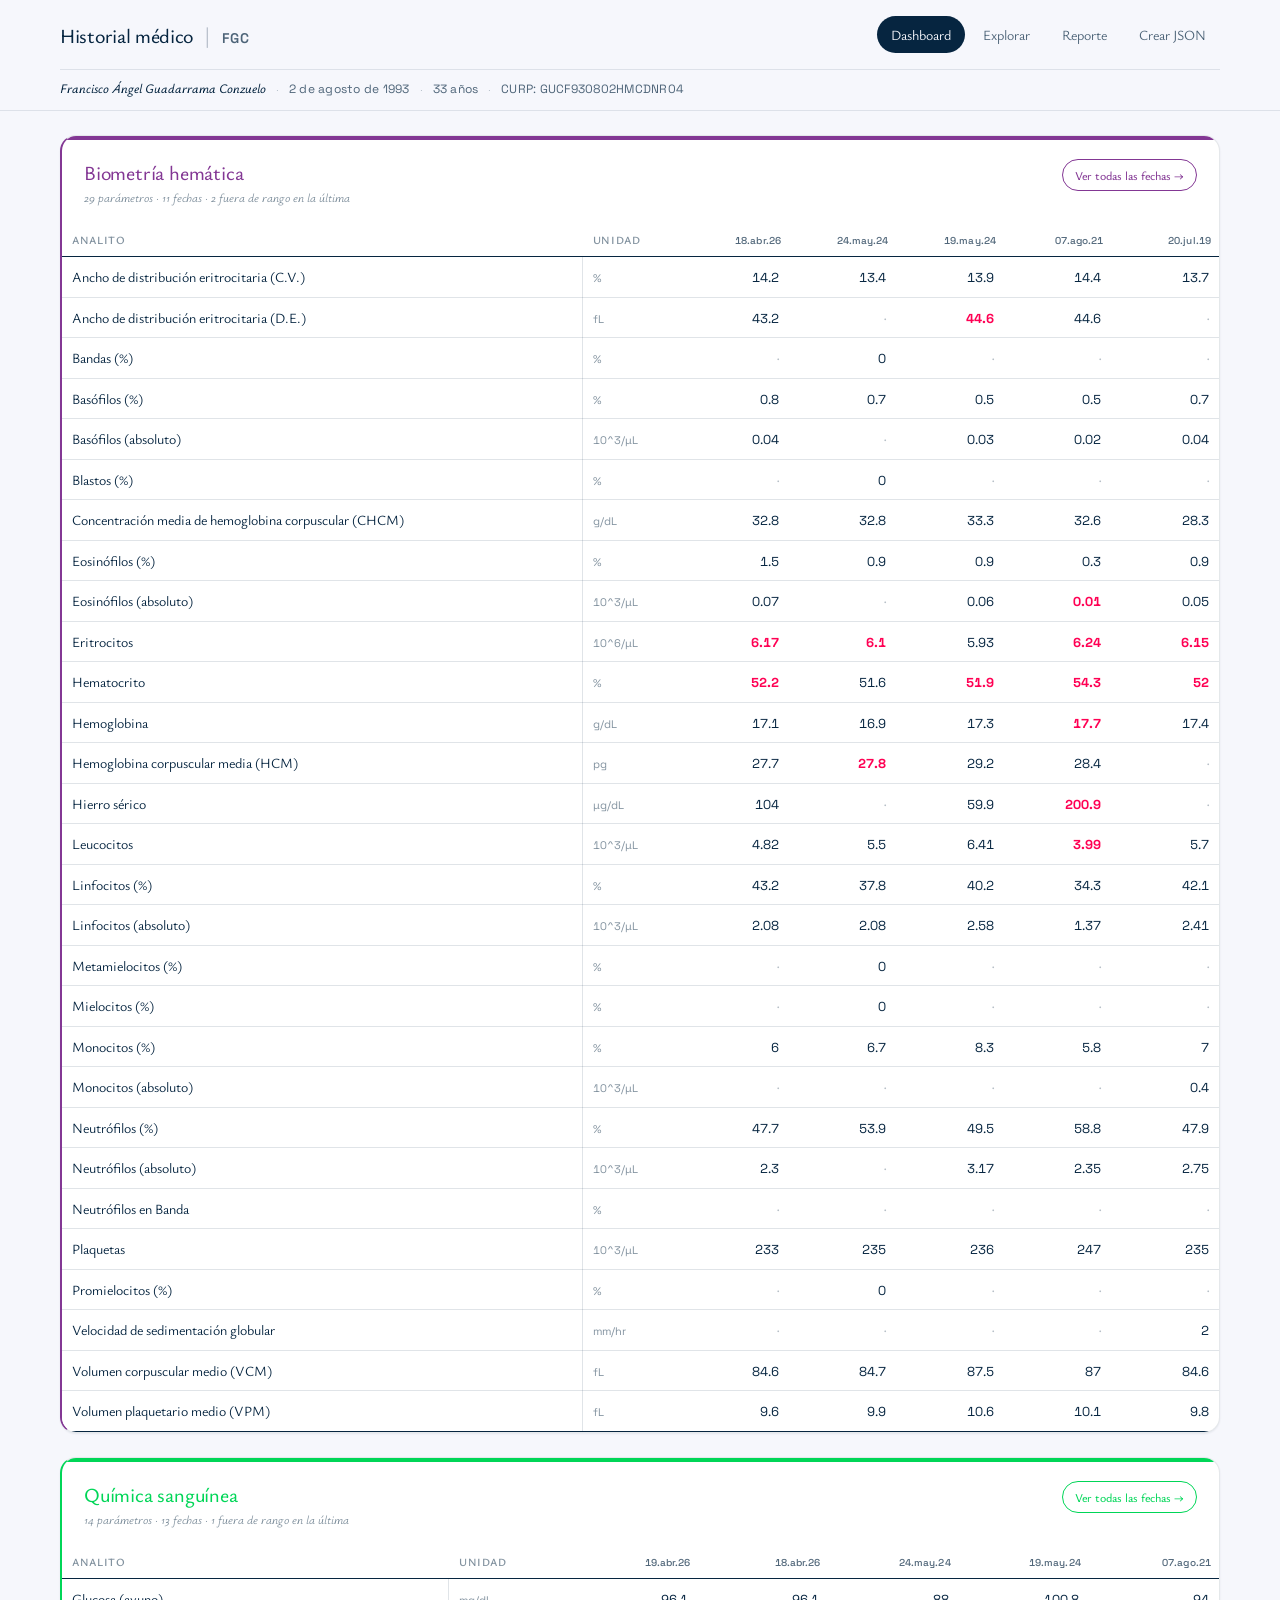
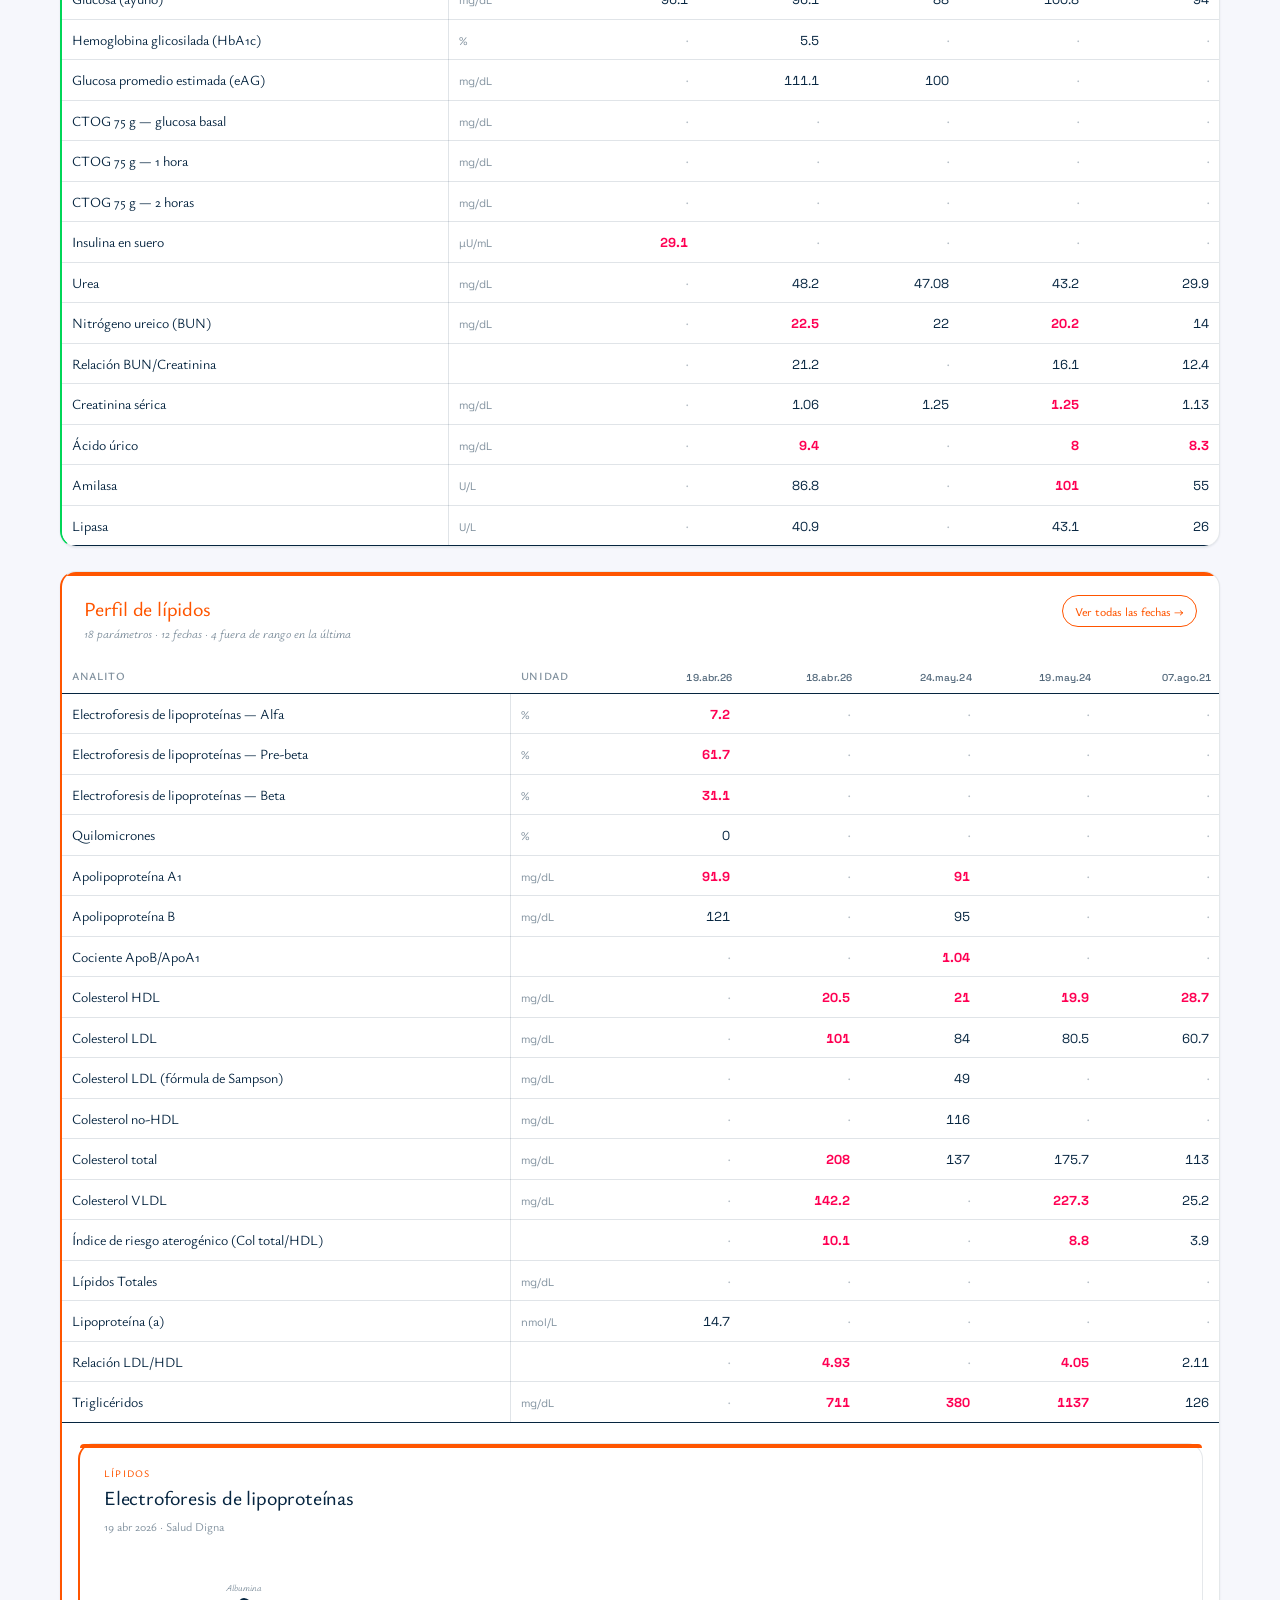
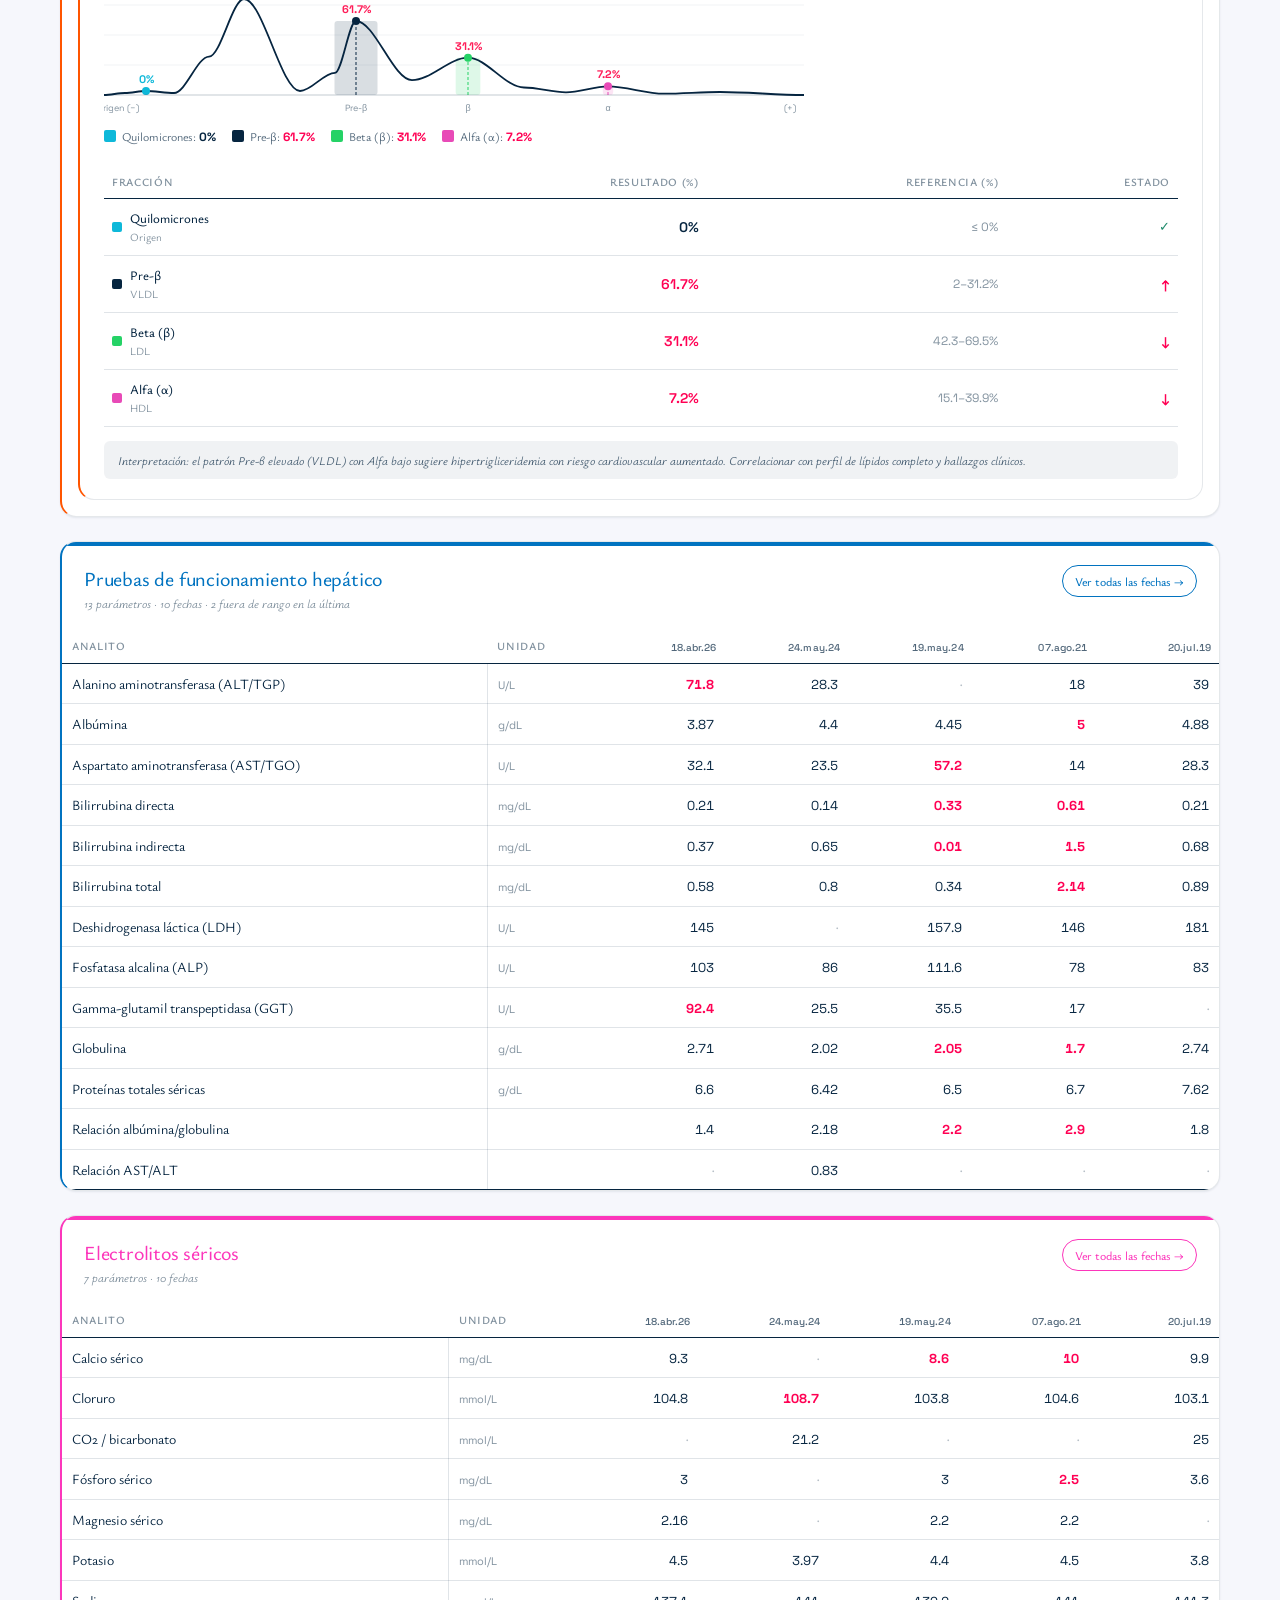
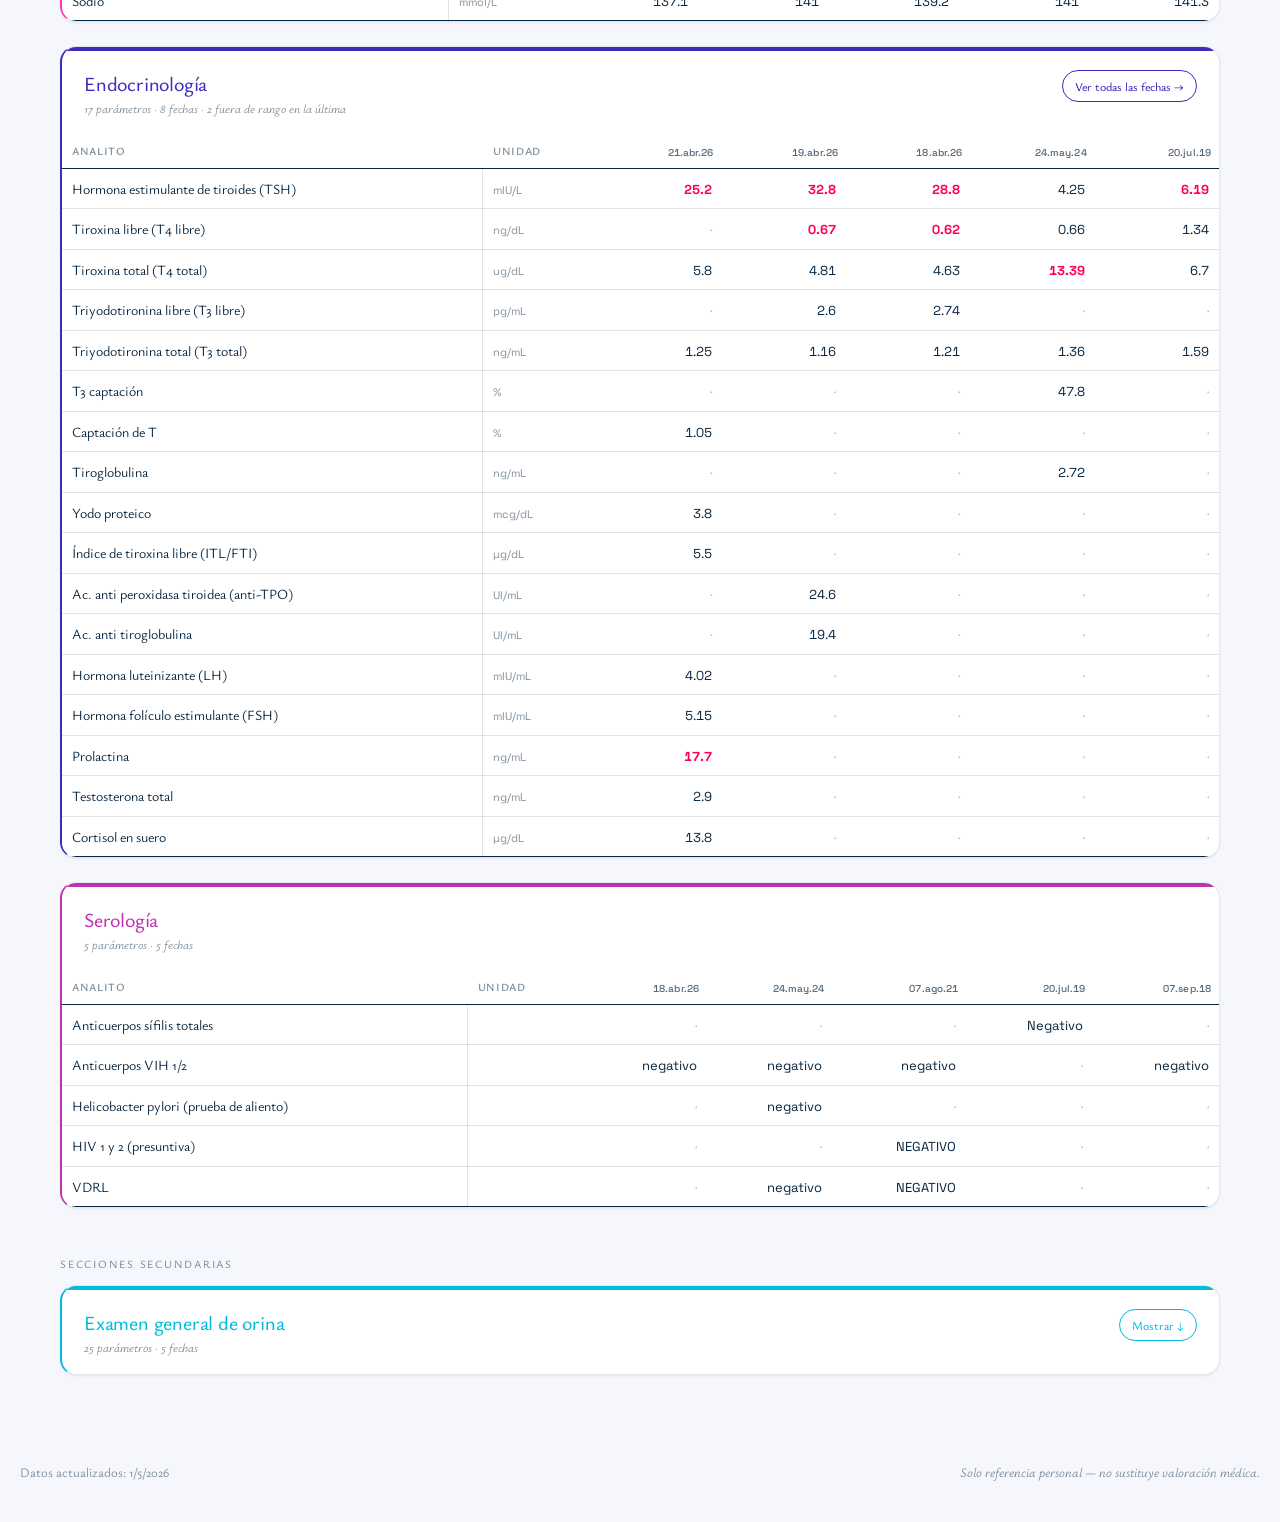
==== commit 40864802: "Add files via upload" ====
--- a/mylabs/index.html
+++ b/mylabs/index.html
@@ -15,7 +15,7 @@
       href="https://fonts.googleapis.com/css2?family=Ysabeau:ital,wght@0,300..800;1,300..800&family=Space+Grotesk:wght@400;500;600;700&display=swap"
       rel="stylesheet"
     />
-    <script type="module" crossorigin src="./assets/index-ByqsBT0K.js"></script>
+    <script type="module" crossorigin src="./assets/index-DrABlfYO.js"></script>
     <link rel="modulepreload" crossorigin href="./assets/motion-Bk7l-NBl.js">
     <link rel="modulepreload" crossorigin href="./assets/recharts-C0KF28RO.js">
     <link rel="stylesheet" crossorigin href="./assets/index-Dc2gw3tg.css">
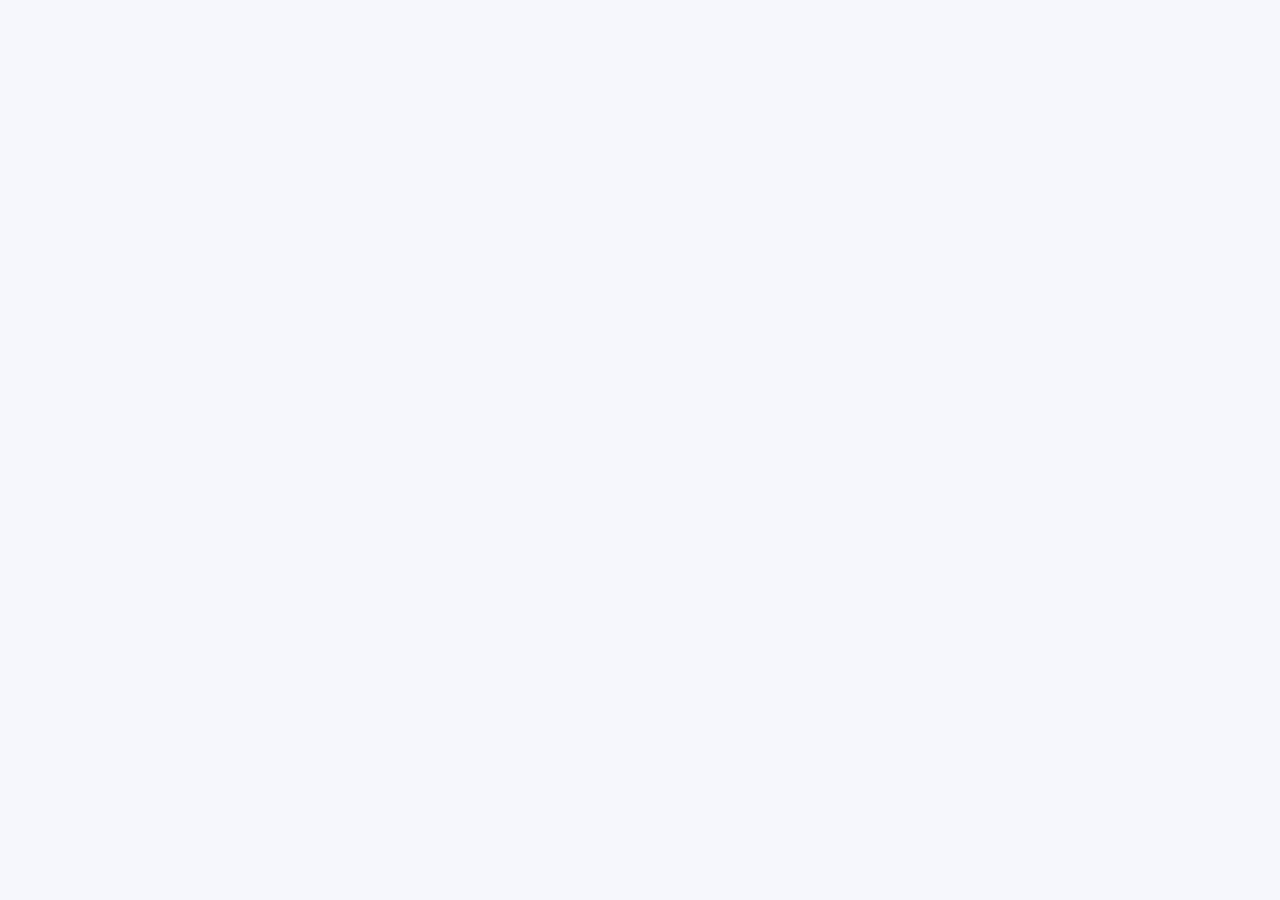
==== commit fc6e3483: "Add files via upload" ====
--- a/mylabs/index.html
+++ b/mylabs/index.html
@@ -15,10 +15,10 @@
       href="https://fonts.googleapis.com/css2?family=Ysabeau:ital,wght@0,300..800;1,300..800&family=Space+Grotesk:wght@400;500;600;700&display=swap"
       rel="stylesheet"
     />
-    <script type="module" crossorigin src="./assets/index-DrABlfYO.js"></script>
+    <script type="module" crossorigin src="./assets/index-B_cChW-W.js"></script>
     <link rel="modulepreload" crossorigin href="./assets/motion-Bk7l-NBl.js">
     <link rel="modulepreload" crossorigin href="./assets/recharts-C0KF28RO.js">
-    <link rel="stylesheet" crossorigin href="./assets/index-Dc2gw3tg.css">
+    <link rel="stylesheet" crossorigin href="./assets/index-_ZcCAHGh.css">
   </head>
   <body>
     <div id="root"></div>
--- a/mylabs/assets/index-_ZcCAHGh.css
+++ b/mylabs/assets/index-_ZcCAHGh.css
@@ -0,0 +1 @@
+.goey-spinnerSpin{animation:goey-spin 1s linear infinite}@keyframes goey-spin{0%{transform:rotate(0)}to{transform:rotate(360deg)}}[data-goey-toast-css]{--goey-toast: 1}.goey-wrapper{pointer-events:auto;font-family:-apple-system,BlinkMacSystemFont,Segoe UI,Roboto,Helvetica Neue,sans-serif;position:relative;width:fit-content}.goey-blobSvg{position:absolute;top:0;left:0;overflow:visible;pointer-events:none;filter:drop-shadow(0 4px 12px rgba(0,0,0,.06)) drop-shadow(0 1px 4px rgba(0,0,0,.04))}.goey-content{position:relative;z-index:1;transition:padding .35s cubic-bezier(.4,0,.2,1)}.goey-contentCompact{padding:7px 10px}.goey-contentExpanded{padding:7px 10px 16px;max-width:380px}.goey-header{display:inline-flex;align-items:center;gap:8px;color:inherit}.goey-iconWrapper{display:flex;align-items:center;justify-content:center;flex-shrink:0;width:18px;height:18px;line-height:0}.goey-title{font-size:12px;font-weight:700;line-height:1;white-space:nowrap;color:inherit;padding:0 4px 0 2px}.goey-titleDefault{color:#555}.goey-titleSuccess{color:#4caf50}.goey-titleError{color:#e53935}.goey-titleWarning{color:#c49000}.goey-titleInfo{color:#1e88e5}.goey-titleLoading{color:#555}.goey-description{font-size:13px;font-weight:400;color:#444;line-height:1.55;margin-top:12px;overflow:hidden}.goey-actionWrapper{margin-top:12px;overflow:hidden}.goey-actionButton{display:block;box-sizing:border-box;width:100%;border:none;border-radius:999px;padding:10px 20px;font-size:13px;font-weight:700;cursor:pointer;font-family:inherit;text-align:center;outline:none;-webkit-tap-highlight-color:transparent;transition:background .15s ease}.goey-actionButton:focus:not(:focus-visible){outline:none}.goey-actionButton:focus-visible{outline:2px solid currentColor;outline-offset:2px}.goey-actionDefault{background:#e8e8e8;color:#555}.goey-actionDefault:hover{background:#dcdcdc}.goey-actionDefault:active{background:#d0d0d0}.goey-actionSuccess{background:#c8e6c9;color:#4caf50}.goey-actionSuccess:hover{background:#a5d6a7}.goey-actionSuccess:active{background:#81c784}.goey-actionError{background:#ffcdd2;color:#e53935}.goey-actionError:hover{background:#ef9a9a}.goey-actionError:active{background:#e57373}.goey-actionWarning{background:#ffecb3;color:#c49000}.goey-actionWarning:hover{background:#ffe082}.goey-actionWarning:active{background:#ffd54f}.goey-actionInfo{background:#bbdefb;color:#1e88e5}.goey-actionInfo:hover{background:#90caf9}.goey-actionInfo:active{background:#64b5f6}[data-sonner-toaster][data-theme=dark] .goey-blobSvg{filter:drop-shadow(0 4px 12px rgba(0,0,0,.3)) drop-shadow(0 1px 4px rgba(0,0,0,.2))}[data-sonner-toaster][data-theme=dark] .goey-titleDefault{color:#ccc}[data-sonner-toaster][data-theme=dark] .goey-titleSuccess{color:#66bb6a}[data-sonner-toaster][data-theme=dark] .goey-titleError{color:#ef5350}[data-sonner-toaster][data-theme=dark] .goey-titleWarning{color:#ffb300}[data-sonner-toaster][data-theme=dark] .goey-titleInfo{color:#42a5f5}[data-sonner-toaster][data-theme=dark] .goey-titleLoading{color:#ccc}[data-sonner-toaster][data-theme=dark] .goey-description{color:#aaa}[data-sonner-toaster][data-theme=dark] .goey-actionDefault{background:#3a3a3a;color:#ccc}[data-sonner-toaster][data-theme=dark] .goey-actionDefault:hover{background:#444}[data-sonner-toaster][data-theme=dark] .goey-actionDefault:active{background:#4e4e4e}[data-sonner-toaster][data-theme=dark] .goey-actionSuccess{background:#1b5e20;color:#66bb6a}[data-sonner-toaster][data-theme=dark] .goey-actionSuccess:hover{background:#2e7d32}[data-sonner-toaster][data-theme=dark] .goey-actionSuccess:active{background:#388e3c}[data-sonner-toaster][data-theme=dark] .goey-actionError{background:#b71c1c;color:#ef5350}[data-sonner-toaster][data-theme=dark] .goey-actionError:hover{background:#c62828}[data-sonner-toaster][data-theme=dark] .goey-actionError:active{background:#d32f2f}[data-sonner-toaster][data-theme=dark] .goey-actionWarning{background:#4a3800;color:#ffb300}[data-sonner-toaster][data-theme=dark] .goey-actionWarning:hover{background:#5c4600}[data-sonner-toaster][data-theme=dark] .goey-actionWarning:active{background:#6e5400}[data-sonner-toaster][data-theme=dark] .goey-actionInfo{background:#0d47a1;color:#42a5f5}[data-sonner-toaster][data-theme=dark] .goey-actionInfo:hover{background:#1565c0}[data-sonner-toaster][data-theme=dark] .goey-actionInfo:active{background:#1976d2}:root{--bg: #f6f7fc;--ink: #062540;--ink-70: color-mix(in srgb, #062540 70%, transparent);--ink-50: color-mix(in srgb, #062540 50%, transparent);--ink-30: color-mix(in srgb, #062540 30%, transparent);--ink-12: color-mix(in srgb, #062540 12%, transparent);--ink-06: color-mix(in srgb, #062540 6%, transparent);--alarm: #FF1D58;--alarm-12: color-mix(in srgb, #FF1D58 12%, transparent);--alarm-25: color-mix(in srgb, #FF1D58 25%, transparent);--ok: #1e8a6b;--ok-12: color-mix(in srgb, #1e8a6b 12%, transparent);--cat-hematologia: #7a3c8f;--cat-hepatica: #3171ba;--cat-quimica: #25d266;--cat-lipidos: #fe640b;--cat-endocrinologia: #3A2EB4;--cat-electrolitos: #e84ab7;--cat-orina: #0eb8d9;--cat-serologia: #b03dad;--cat-lcr: #5b6b80;--surface: #ffffff;--surface-sunken: #f0f1f7;--surface-hover: #eceef6;--border: color-mix(in srgb, #062540 10%, transparent);--border-strong: color-mix(in srgb, #062540 22%, transparent);--font-ui: "Ysabeau", ui-serif, Georgia, serif;--font-num: "Space Grotesk", ui-monospace, "SF Mono", Menlo, monospace;--s-1: 4px;--s-2: 8px;--s-3: 12px;--s-4: 16px;--s-5: 24px;--s-6: 32px;--s-7: 48px;--s-8: 64px;--r-sm: 6px;--r-md: 10px;--r-lg: 16px;--r-xl: 24px;--r-pill: 999px;--shadow-1: 0 1px 2px color-mix(in srgb, #062540 8%, transparent);--shadow-2: 0 6px 24px -8px color-mix(in srgb, #062540 18%, transparent);--shadow-3: 0 24px 60px -24px color-mix(in srgb, #062540 30%, transparent);--ease-out-expo: cubic-bezier(.16, 1, .3, 1);--ease-in-out-soft: cubic-bezier(.65, 0, .35, 1);--dur-xs: .12s;--dur-sm: .18s;--dur-md: .26s;--dur-lg: .42s}@supports (color: color(display-p3 1 1 1)){:root{--cat-hematologia: color(display-p3 .478 .235 .561);--cat-hepatica: color(display-p3 .192 .443 .729);--cat-quimica: color(display-p3 .145 .824 .4);--cat-lipidos: color(display-p3 .996 .392 .043);--cat-endocrinologia: color(display-p3 .227 .18 .706);--cat-electrolitos: color(display-p3 .91 .29 .718);--cat-orina: color(display-p3 .055 .722 .851);--cat-serologia: color(display-p3 .69 .239 .678);--cat-lcr: color(display-p3 .357 .42 .502);--alarm: color(display-p3 1 .114 .345)}}*,*:before,*:after{box-sizing:border-box}html,body,#root{height:100%}body{margin:0;background:var(--bg);color:var(--ink);font-family:var(--font-ui);font-size:16px;line-height:1.5;font-optical-sizing:auto;-webkit-font-smoothing:antialiased;text-rendering:optimizeLegibility}button,input,select,textarea{font:inherit;color:inherit}button{background:none;border:0;cursor:pointer;padding:0}a{color:inherit;text-decoration:none}a:hover{text-decoration:underline;text-decoration-thickness:1.5px;text-underline-offset:3px}img,svg{display:block;max-width:100%}::selection{background:var(--ink);color:var(--bg)}.num,.tabular{font-family:var(--font-num);font-variant-numeric:tabular-nums;font-feature-settings:"tnum" 1,"zero" 1,"ss01" 1}h1,h2,h3,h4{font-family:var(--font-ui);font-weight:500;letter-spacing:-.01em;margin:0;color:var(--ink)}h1{font-size:clamp(32px,4vw,48px);line-height:1.05;letter-spacing:-.02em}h2{font-size:clamp(22px,2.4vw,28px);line-height:1.15}h3{font-size:18px;line-height:1.25;font-weight:600}h4{font-size:14px;line-height:1.3;font-weight:600;text-transform:uppercase;letter-spacing:.08em}.eyebrow{font-family:var(--font-ui);font-size:11px;font-weight:500;text-transform:uppercase;letter-spacing:.16em;color:var(--ink-50)}.shell{min-height:100vh;display:flex;flex-direction:column}.container{width:100%;max-width:1240px;margin:0 auto;padding-inline:clamp(16px,4vw,40px)}.site-header{position:sticky;top:0;z-index:40;backdrop-filter:saturate(1.4) blur(14px);-webkit-backdrop-filter:saturate(1.4) blur(14px);background:color-mix(in srgb,var(--bg) 84%,transparent);border-bottom:1px solid var(--border)}.site-header__inner{display:flex;align-items:center;justify-content:space-between;padding-block:var(--s-4)}.brand{display:flex;align-items:baseline;gap:10px;font-family:var(--font-ui)}.brand__mark{font-size:20px;font-weight:500;letter-spacing:-.015em;color:var(--ink)}.brand__pipe{color:var(--ink-30);font-weight:300;font-size:22px}.brand__initials{font-family:var(--font-num);font-size:14px;font-weight:600;letter-spacing:.08em;color:var(--ink-70)}.patient-strip{display:flex;align-items:baseline;gap:10px;padding:10px 0 12px;border-top:1px solid var(--border);font-size:12px;flex-wrap:wrap;line-height:1.35}.patient-strip__name{font-family:var(--font-ui);font-weight:500;font-style:italic;color:var(--ink);font-size:13px}.patient-strip__meta{font-family:var(--font-num);color:var(--ink-70);font-size:12px;letter-spacing:.02em}.patient-strip__sep{color:var(--ink-30);font-size:11px}.nav{display:flex;gap:var(--s-1);align-items:center}.nav__item{padding:8px 14px;border-radius:var(--r-pill);font-size:14px;color:var(--ink-70);transition:background var(--dur-sm) var(--ease-out-expo),color var(--dur-sm)}.nav__item:hover{background:var(--ink-06);color:var(--ink);text-decoration:none}.nav__item--active,.nav__item--active:hover{background:var(--ink);color:var(--bg)}.card{background:var(--surface);border:1px solid var(--border);border-radius:var(--r-lg);box-shadow:var(--shadow-1);overflow:clip}.card__head{padding:var(--s-5) var(--s-5) var(--s-3);display:flex;align-items:baseline;justify-content:space-between;gap:var(--s-3)}.card__title{font-family:var(--font-ui);font-size:20px;font-weight:500;letter-spacing:-.015em}.card__body{padding:var(--s-3) var(--s-5) var(--s-5)}.chip{display:inline-flex;align-items:center;gap:6px;padding:4px 10px;border-radius:var(--r-pill);background:var(--ink-06);color:var(--ink-70);font-size:12px;font-weight:500;letter-spacing:.01em;border:1px solid transparent;transition:background var(--dur-sm) var(--ease-out-expo)}.chip--alarm{background:var(--alarm-12);color:var(--alarm);border-color:var(--alarm-25)}.chip--ok{background:var(--ok-12);color:var(--ok)}.chip--date{background:var(--ink);color:var(--bg);font-family:var(--font-num);font-variant-numeric:tabular-nums}.dot{width:6px;height:6px;border-radius:50%;display:inline-block;background:currentColor}.btn{display:inline-flex;align-items:center;gap:var(--s-2);padding:10px 16px;border-radius:var(--r-pill);font-family:var(--font-ui);font-size:14px;font-weight:500;background:var(--ink);color:var(--bg);transition:transform var(--dur-sm) var(--ease-out-expo),box-shadow var(--dur-sm)}.btn:hover{transform:translateY(-1px);box-shadow:var(--shadow-2)}.btn:active{transform:translateY(0)}.btn--ghost{background:transparent;color:var(--ink);border:1px solid var(--border-strong)}.btn--ghost:hover{background:var(--ink-06)}.data-table{width:100%;border-collapse:collapse;font-size:14px}.data-table th,.data-table td{text-align:left;padding:10px 12px;border-bottom:1px solid var(--border)}.data-table th{font-size:11px;font-weight:600;letter-spacing:.08em;text-transform:uppercase;color:var(--ink-50)}.data-table td.num,.data-table th.num{text-align:right;font-family:var(--font-num);font-variant-numeric:tabular-nums}.data-table tr.is-abnormal td.num{color:var(--alarm);font-weight:600}.data-table tr:last-child td{border-bottom:0}.data-table tbody tr{transition:background var(--dur-sm)}.data-table tbody tr:hover{background:var(--ink-06);cursor:pointer}.stack-2>*+*{margin-top:var(--s-2)}.stack-3>*+*{margin-top:var(--s-3)}.stack-4>*+*{margin-top:var(--s-4)}.stack-5>*+*{margin-top:var(--s-5)}.stack-6>*+*{margin-top:var(--s-6)}.stack-7>*+*{margin-top:var(--s-7)}.row{display:flex;align-items:center;gap:var(--s-3)}.row--spread{justify-content:space-between}.grid-3{display:grid;grid-template-columns:repeat(3,1fr);gap:var(--s-4)}@media(max-width:900px){.grid-3{grid-template-columns:1fr}}.muted{color:var(--ink-50)}@media print{.hidden-print{display:none!important}body{background:#fff}}@keyframes fadeUp{0%{opacity:0;transform:translateY(6px)}to{opacity:1;transform:translateY(0)}}.enter{animation:fadeUp var(--dur-md) var(--ease-out-expo) both}.recharts-cartesian-axis-tick-value{font-family:var(--font-num)!important;font-size:11px!important;fill:var(--ink-50)!important}.recharts-cartesian-axis-line{stroke:var(--border)!important}.recharts-cartesian-grid-horizontal line,.recharts-cartesian-grid-vertical line{stroke:var(--border)!important}.recharts-tooltip-wrapper{outline:none!important}.cat-panel{border-radius:var(--r-lg);overflow:clip;box-shadow:var(--shadow-1);background:var(--surface);border:1px solid var(--border);position:relative}.cat-panel:before{content:"";display:block;height:4px;background:var(--cat-accent, var(--ink))}.cat-panel{border-left:2px solid var(--cat-accent, var(--ink))}.cat-panel__header{padding:18px 22px 14px;display:flex;justify-content:space-between;align-items:baseline;gap:var(--s-4);background:var(--cat-accent-bg, transparent)}.cat-panel__title{font-family:var(--font-ui);font-weight:500;font-size:20px;letter-spacing:-.01em;color:var(--cat-accent, var(--ink))}.cat-panel__meta{font-size:12px;font-style:italic;font-family:var(--font-ui);color:var(--ink-50)}.cat-panel__body{overflow-x:auto}.cat-panel--collapsed .cat-panel__header{padding-bottom:18px}.ctable{width:100%;border-collapse:collapse;font-size:13px;font-family:var(--font-ui)}.ctable thead th{padding:12px 10px 8px;text-align:right;font-family:var(--font-num);font-weight:500;font-size:10px;color:var(--ink-70);white-space:nowrap;vertical-align:bottom;border-bottom:1.2px solid var(--ink);letter-spacing:.01em}.ctable thead th.ctable__date{min-width:74px;font-variant-numeric:tabular-nums;text-align:right;padding:12px 8px 8px}.ctable thead th.ctable__name{text-align:left;min-width:220px;font-family:var(--font-ui);font-size:11px;letter-spacing:.06em;text-transform:uppercase;color:var(--ink-50);font-weight:600}.ctable thead th.ctable__unit{text-align:left;font-family:var(--font-ui);font-size:11px;letter-spacing:.06em;text-transform:uppercase;color:var(--ink-50);font-weight:600;min-width:64px}.ctable tbody td{padding:9px 10px;border-bottom:.5px solid var(--ink-12);font-family:var(--font-num);font-variant-numeric:tabular-nums;font-size:13px;color:var(--ink);text-align:right;vertical-align:baseline}.ctable tbody td.ctable__name{text-align:left;font-family:var(--font-ui);color:var(--ink);font-size:14px;font-variant-numeric:normal;position:sticky;left:0;background:var(--surface);z-index:2;border-right:.5px solid var(--ink-12);padding-right:16px}.ctable tbody td.ctable__unit{text-align:left;font-family:var(--font-num);color:var(--ink-50);font-size:11px}.ctable tbody tr:last-child td{border-bottom-width:1.2px;border-bottom-color:var(--ink)}.ctable tbody td.is-abnormal{color:var(--alarm);font-weight:700}.ctable tbody td.is-empty{color:var(--ink-30)}.ctable tbody tr{transition:background var(--dur-xs);cursor:pointer}.ctable tbody tr:hover,.ctable tbody tr:focus-visible{background:var(--cat-accent-soft, var(--ink-06));outline:none}.ctable tbody tr:hover td.ctable__name,.ctable tbody tr:focus-visible td.ctable__name{background:var(--cat-accent-soft, var(--ink-06))}.ctable__expand-btn{display:inline-flex;align-items:center;gap:6px;padding:6px 12px;border-radius:var(--r-pill);background:transparent;color:var(--cat-accent, var(--ink));font-family:var(--font-ui);font-size:12px;font-weight:500;transition:background var(--dur-sm);border:1px solid var(--cat-accent, var(--ink-30))}.ctable__expand-btn:hover{background:var(--cat-accent-soft, var(--ink-06))}.drawer-backdrop{position:fixed;top:0;right:0;bottom:0;left:0;z-index:80;background:color-mix(in srgb,#062540 40%,transparent);backdrop-filter:blur(4px);-webkit-backdrop-filter:blur(4px);display:flex;align-items:center;justify-content:center;padding:clamp(16px,4vw,48px)}.drawer-panel{background:var(--surface);border-radius:var(--r-xl);max-width:1080px;width:100%;max-height:88vh;overflow:clip;box-shadow:var(--shadow-3);display:flex;flex-direction:column;border:1px solid var(--border);border-left:2px solid var(--cat-accent, var(--ink));position:relative}.drawer-panel:before{content:"";display:block;height:4px;background:var(--cat-accent, var(--ink))}.drawer-header{padding:20px 24px 14px;display:flex;align-items:baseline;justify-content:space-between;gap:var(--s-4);background:var(--surface);color:var(--ink)}.drawer-header__eyebrow{font-size:10px;letter-spacing:.12em;text-transform:uppercase;color:var(--cat-accent, var(--ink-50));font-family:var(--font-ui);font-weight:500;margin-bottom:2px}.drawer-header__title{font-family:var(--font-ui);font-weight:500;font-size:22px;letter-spacing:-.01em;color:var(--ink)}.drawer-header__unit{font-family:var(--font-num);font-size:13px;color:var(--ink-50);letter-spacing:.03em}.drawer-header__actions{display:flex;align-items:center;gap:8px}.drawer-header__icon-btn{background:transparent;color:var(--ink-70);width:34px;height:34px;border-radius:50%;display:inline-flex;align-items:center;justify-content:center;font-size:16px;line-height:1;transition:background var(--dur-sm),color var(--dur-sm);border:1px solid var(--border)}.drawer-header__icon-btn:hover{background:var(--cat-accent-soft, var(--ink-06));color:var(--cat-accent, var(--ink));border-color:var(--cat-accent, var(--border))}.drawer-header__icon-btn:disabled{opacity:.4;cursor:wait}.drawer-header__close{background:transparent;color:var(--ink-70);width:34px;height:34px;border-radius:50%;display:inline-flex;align-items:center;justify-content:center;font-size:20px;line-height:1;transition:background var(--dur-sm),color var(--dur-sm);border:1px solid var(--border)}.drawer-header__close:hover{background:var(--ink-06);color:var(--ink)}.drawer-body{display:grid;grid-template-columns:1.5fr 1fr;gap:var(--s-5);padding:var(--s-5) var(--s-6);overflow-y:auto;background:var(--surface)}@media(max-width:820px){.drawer-body{grid-template-columns:1fr}}.drawer-chart{min-height:300px}.drawer-ref-text{font-style:italic;font-size:12px;color:var(--ink-50);text-align:center;margin-top:6px}.drawer-table{width:100%;border-collapse:collapse;font-size:13px}.drawer-table th{text-align:left;font-family:var(--font-ui);font-weight:600;font-size:11px;letter-spacing:.06em;text-transform:uppercase;color:var(--ink-70);padding:10px 8px;border-bottom:1.2px solid var(--ink)}.drawer-table th.num{text-align:right}.drawer-table td{padding:10px 8px;border-bottom:.5px solid var(--ink-12);font-family:var(--font-num);font-variant-numeric:tabular-nums}.drawer-table td.num{text-align:right;font-weight:600}.drawer-table td.ref{color:var(--ink-50);font-size:11px;text-align:right}.drawer-table td.date{font-family:var(--font-num);font-size:12px;color:var(--ink-70)}.drawer-table tr.is-abnormal td.num{color:var(--alarm)}.drawer-table tr:last-child td{border-bottom-width:1.2px;border-bottom-color:var(--ink)}.cat-hematologia{--cat-accent: var(--cat-hematologia);--cat-accent-soft: color-mix(in srgb, var(--cat-hematologia) 8%, transparent)}.cat-hepatica{--cat-accent: var(--cat-hepatica);--cat-accent-soft: color-mix(in srgb, var(--cat-hepatica) 8%, transparent)}.cat-quimica{--cat-accent: var(--cat-quimica);--cat-accent-soft: color-mix(in srgb, var(--cat-quimica) 8%, transparent)}.cat-lipidos{--cat-accent: var(--cat-lipidos);--cat-accent-soft: color-mix(in srgb, var(--cat-lipidos) 8%, transparent)}.cat-endocrinologia{--cat-accent: var(--cat-endocrinologia);--cat-accent-soft: color-mix(in srgb, var(--cat-endocrinologia) 8%, transparent)}.cat-electrolitos{--cat-accent: var(--cat-electrolitos);--cat-accent-soft: color-mix(in srgb, var(--cat-electrolitos) 8%, transparent)}.cat-orina{--cat-accent: var(--cat-orina);--cat-accent-soft: color-mix(in srgb, var(--cat-orina) 8%, transparent)}.cat-serologia{--cat-accent: var(--cat-serologia);--cat-accent-soft: color-mix(in srgb, var(--cat-lcr) 8%, transparent)}.cat-lcr{--cat-accent: var(--cat-lcr);--cat-accent-soft: color-mix(in srgb, var(--cat-lcr) 8%, transparent)}@media(max-width:640px){h1{font-size:26px;line-height:1.1}h2{font-size:20px}.container{padding-inline:16px}.site-header__inner{padding-block:12px 8px}.nav{gap:2px}.nav__item{padding:6px 10px;font-size:12px}.brand__mark{font-size:17px}.brand__pipe{font-size:18px}.brand__initials{font-size:12px}.patient-strip{gap:6px;padding:8px 0 10px;font-size:11px}.patient-strip__name{font-size:12px}.patient-strip__meta{font-size:11px}.patient-strip__sep{font-size:10px}.cat-panel{border-radius:12px}.cat-panel__header{padding:16px 16px 14px;flex-direction:column;align-items:flex-start;gap:10px}.cat-panel__title{font-size:18px}.cat-panel__meta{font-size:11px}.ctable thead th{padding:10px 8px 6px;font-size:9px}.ctable thead th.ctable__name{min-width:160px;font-size:10px}.ctable thead th.ctable__unit{min-width:48px;font-size:10px}.ctable thead th.ctable__date{min-width:68px;padding:10px 6px 6px;font-size:9px}.ctable tbody td{padding:8px;font-size:12px}.ctable tbody td.ctable__name{font-size:13px;padding-right:12px}.ctable tbody td.ctable__unit{font-size:10px}.drawer-backdrop{padding:8px}.drawer-panel{max-height:94vh}.drawer-header{padding:16px 16px 12px}.drawer-header__title{font-size:18px}.drawer-header__eyebrow{font-size:9px}.drawer-body{padding:16px;gap:16px}.category-check{padding:12px 14px;gap:10px}.category-check__title{font-size:14px}.category-check__meta{font-size:11px}}@media(max-width:380px){.cat-panel__title{font-size:16px}.cat-panel__header{padding:14px 14px 12px}.patient-strip{font-size:10px}}.dashboard-hero{display:grid;grid-template-columns:1fr auto;gap:var(--s-5);align-items:end}.dashboard-stats{display:flex;gap:var(--s-5);align-items:flex-end}@media(max-width:720px){.dashboard-hero{grid-template-columns:1fr}.dashboard-stats{gap:var(--s-4);flex-wrap:wrap}}.category-check{display:flex;align-items:center;gap:14px;padding:14px 18px;background:var(--surface);border:1px solid var(--border);border-left:2px solid var(--ink-12);border-radius:var(--r-md);cursor:pointer;transition:background var(--dur-sm),border-color var(--dur-sm)}.category-check:hover{background:var(--cat-accent-soft, var(--ink-06));border-left-color:var(--cat-accent, var(--border-strong))}.category-check.is-on{border-left-color:var(--cat-accent, var(--ink));border-left-width:3px}.category-check input[type=checkbox]{width:18px;height:18px;accent-color:var(--cat-accent, var(--ink));cursor:pointer}.category-check__dot{display:none}.category-check__body{flex:1;min-width:0}.category-check__title{font-size:15px;font-weight:500;color:var(--cat-accent, var(--ink));font-family:var(--font-ui)}.category-check.is-on .category-check__title{font-weight:600}.category-check:not(.is-on) .category-check__title{color:var(--ink-70)}.category-check__meta{font-size:12px;color:var(--ink-50);margin-top:2px;font-family:var(--font-ui)}.goey-titleSuccess,[data-goey-type=success] .goey-title{color:#23b166}@supports (color: color(display-p3 1 1 1)){.goey-titleSuccess,[data-goey-type=success] .goey-title{color:#00ad6b;color:color(display-p3 .137 .694 .4)}}
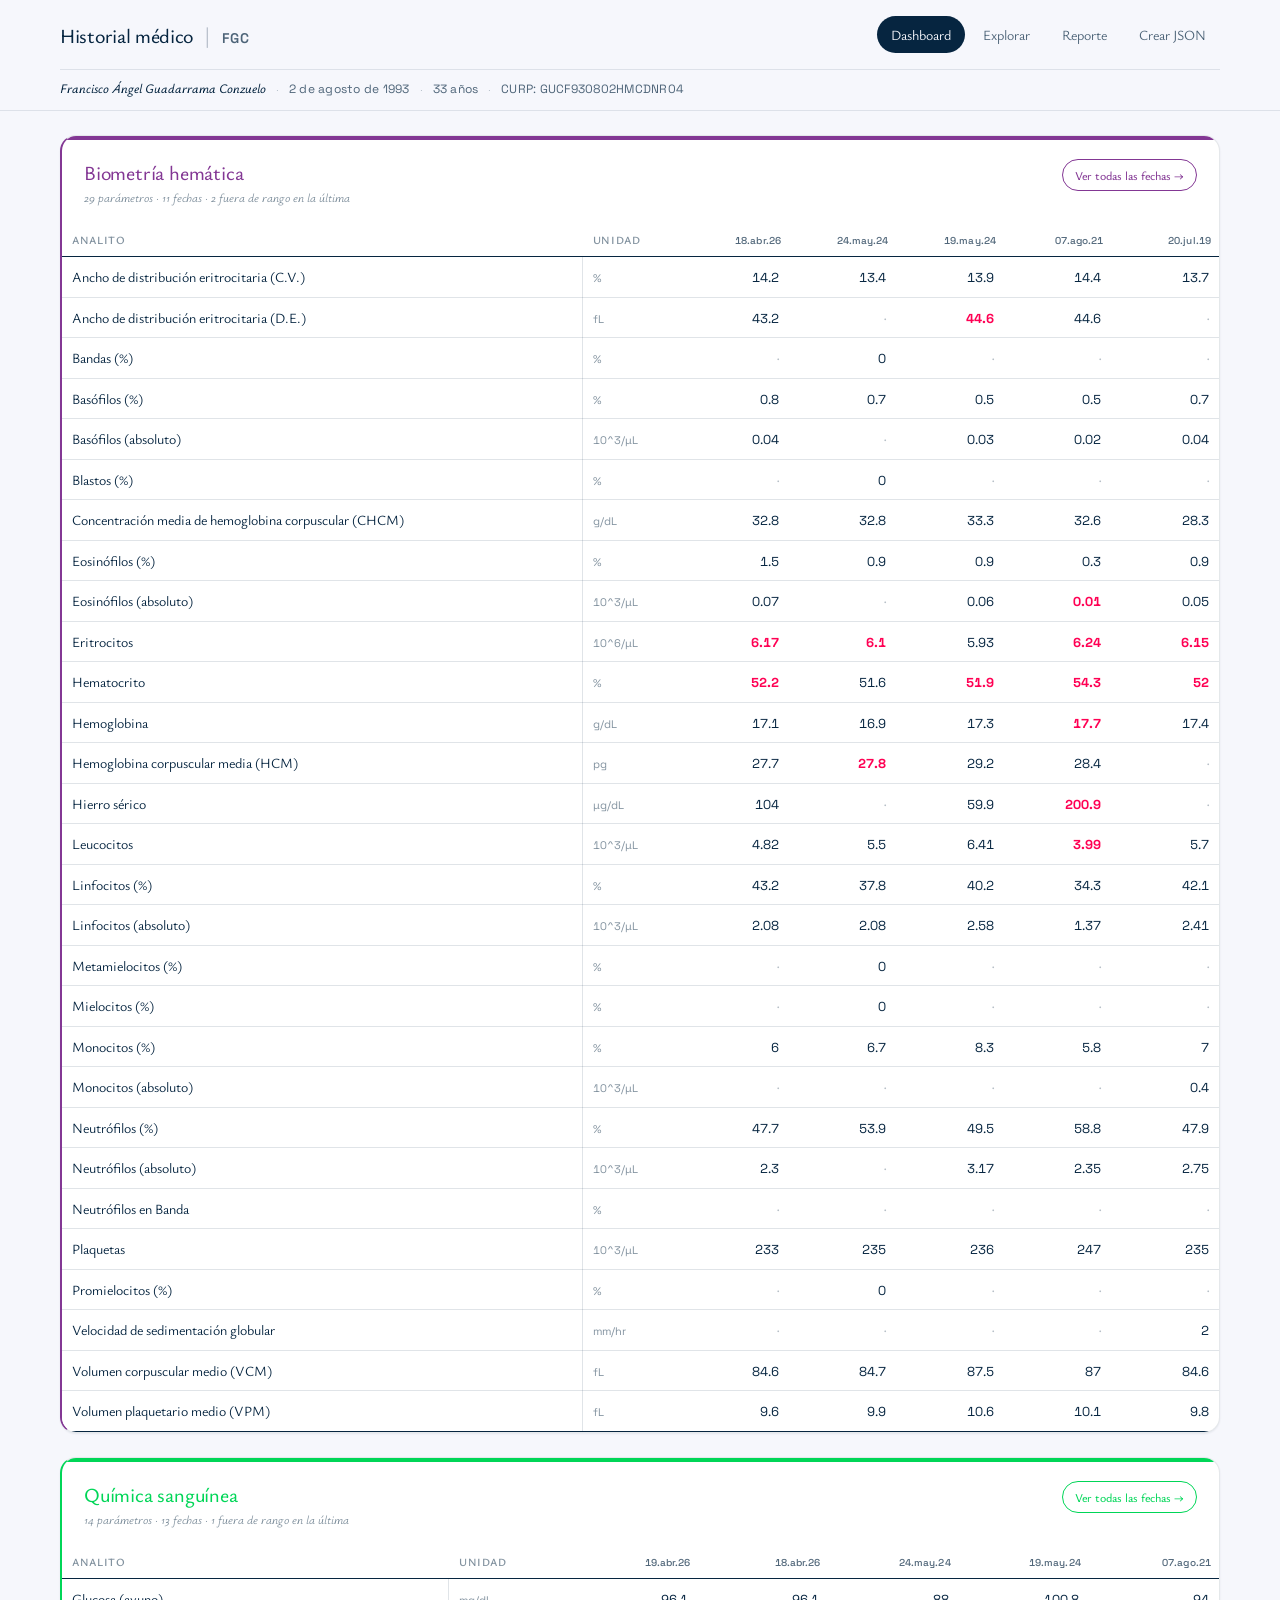
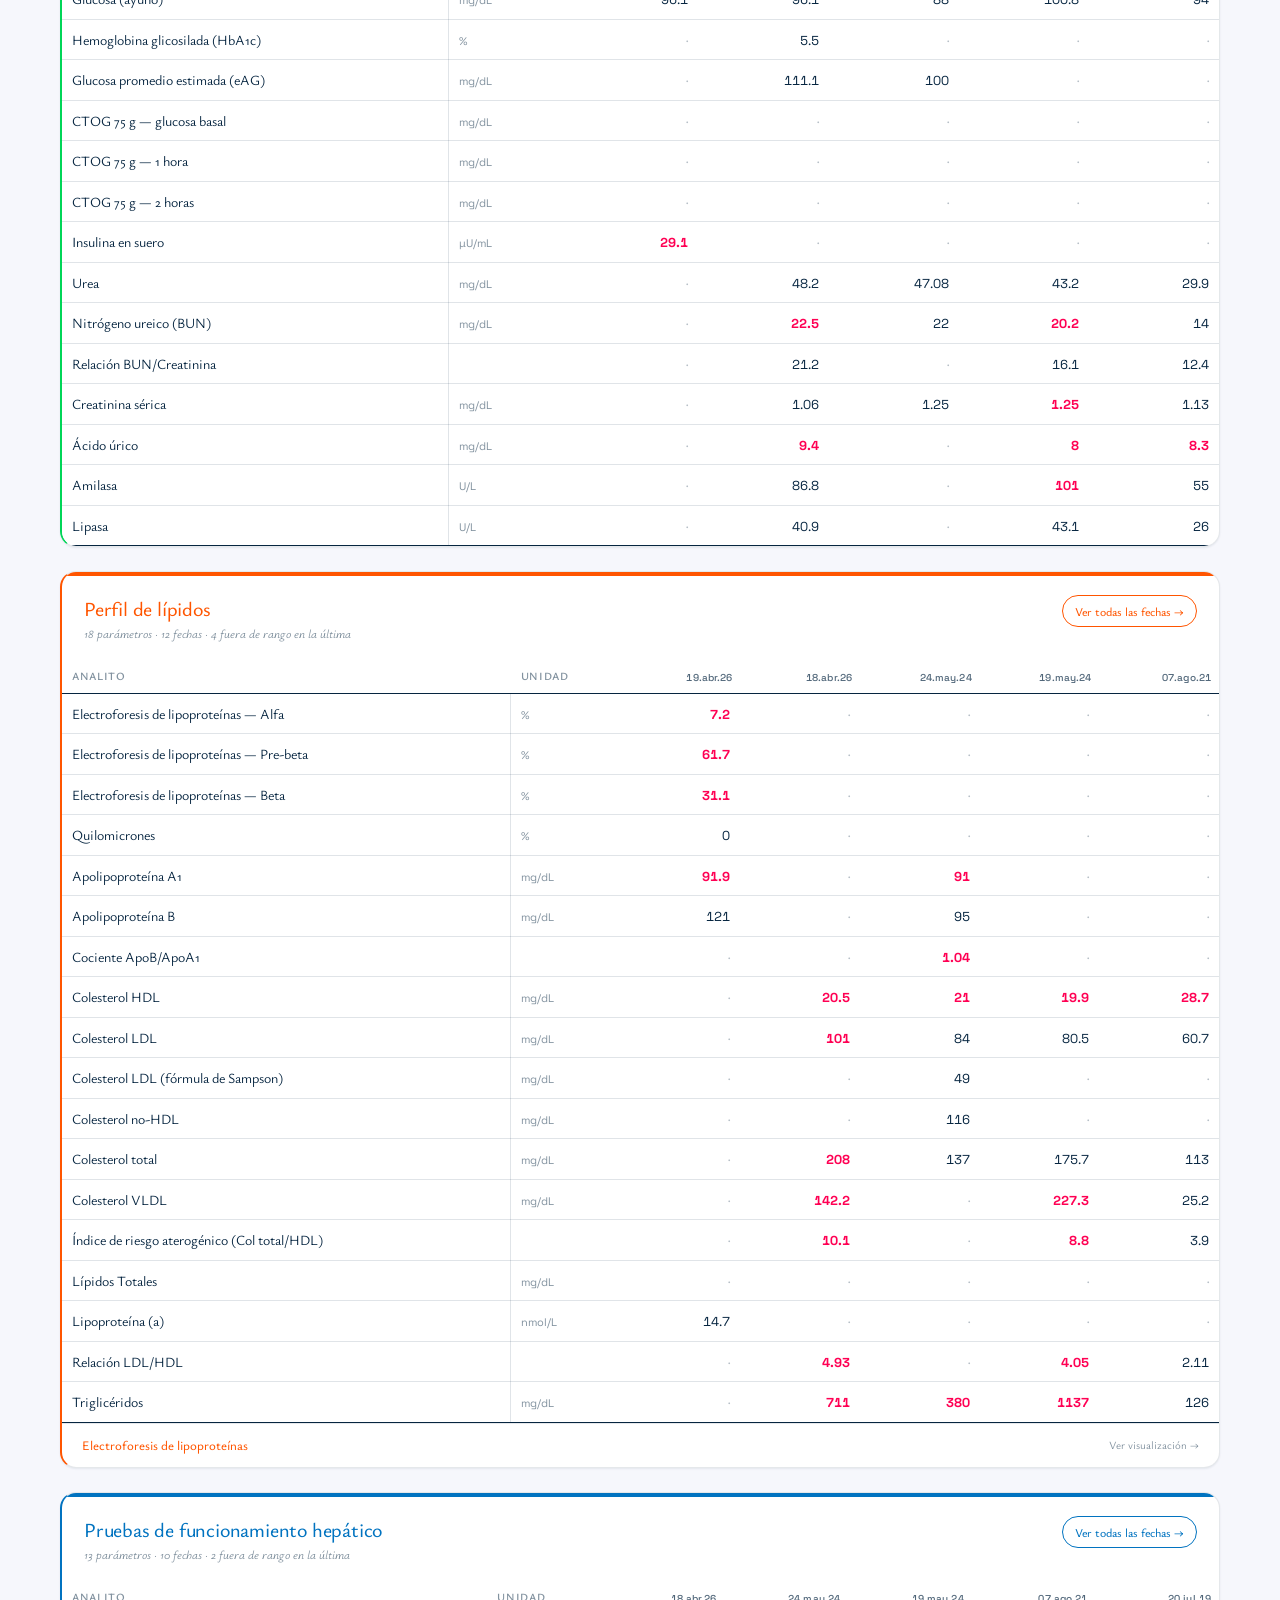
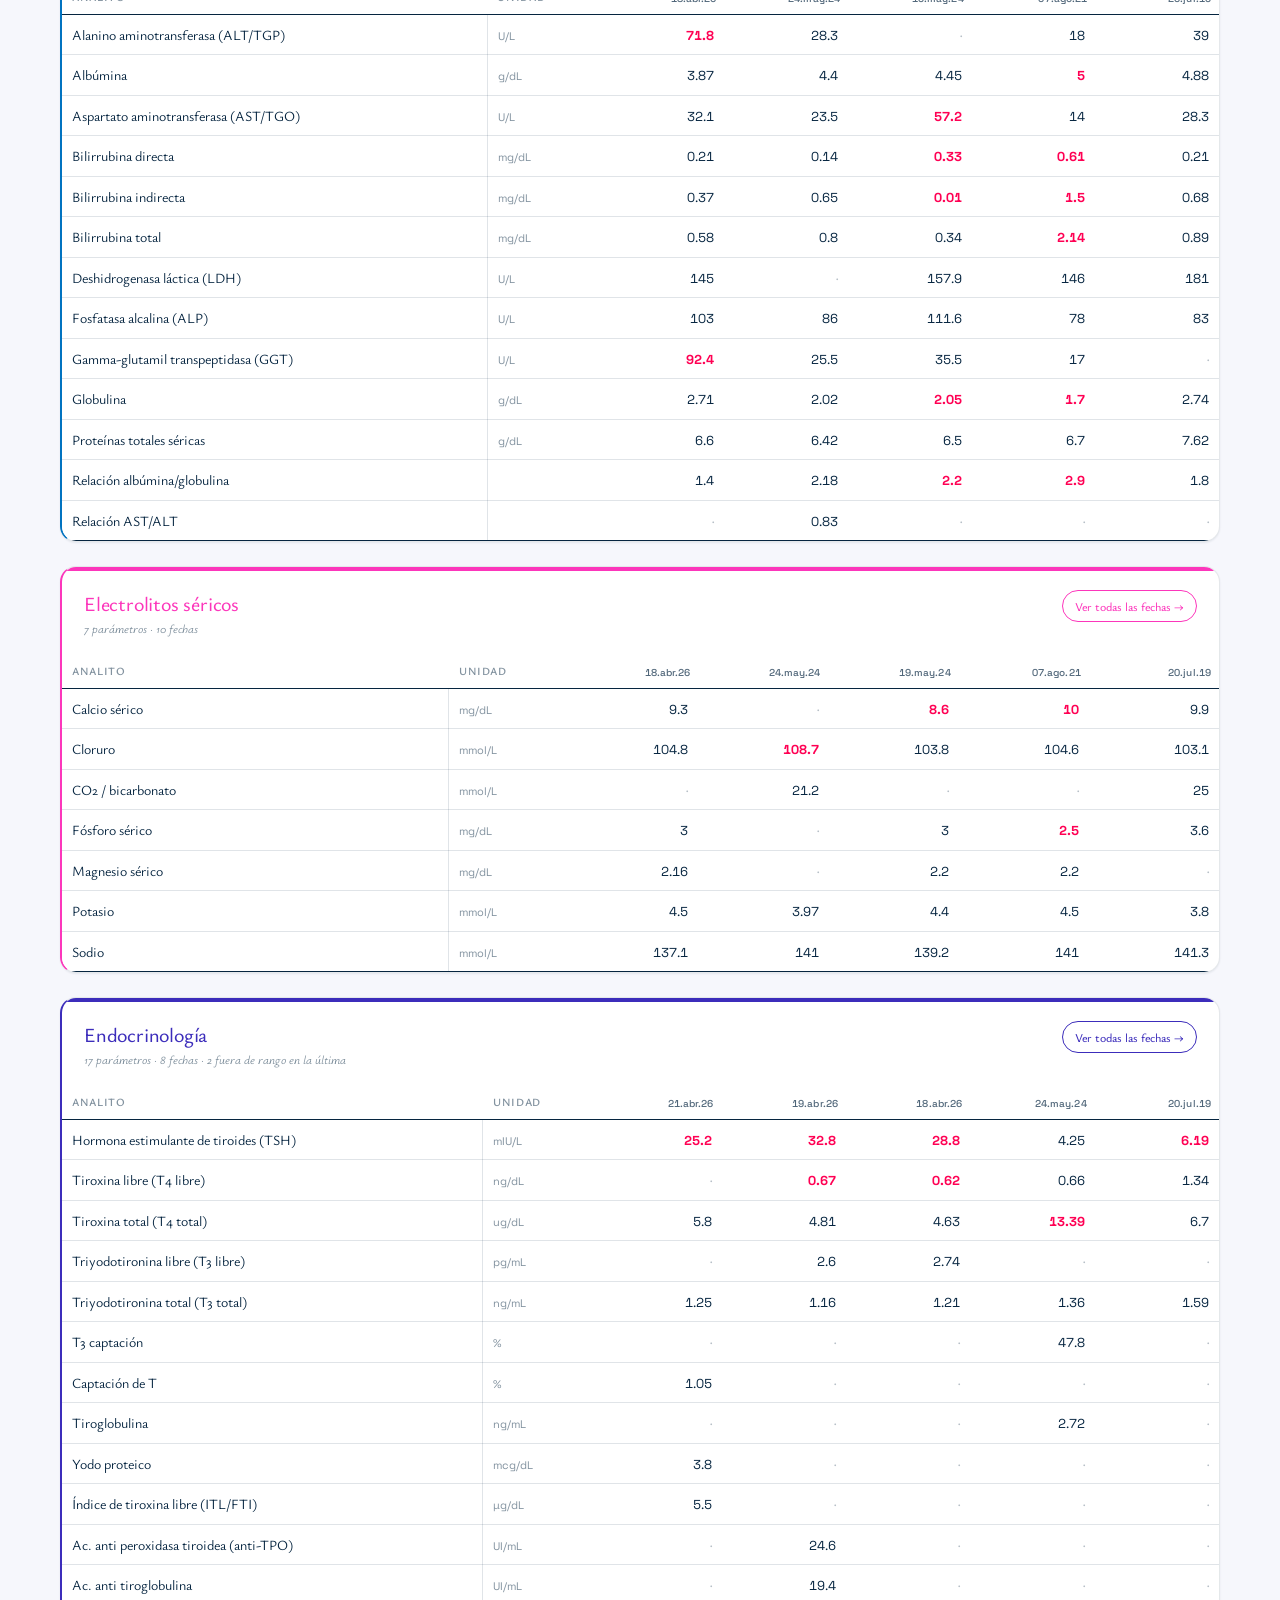
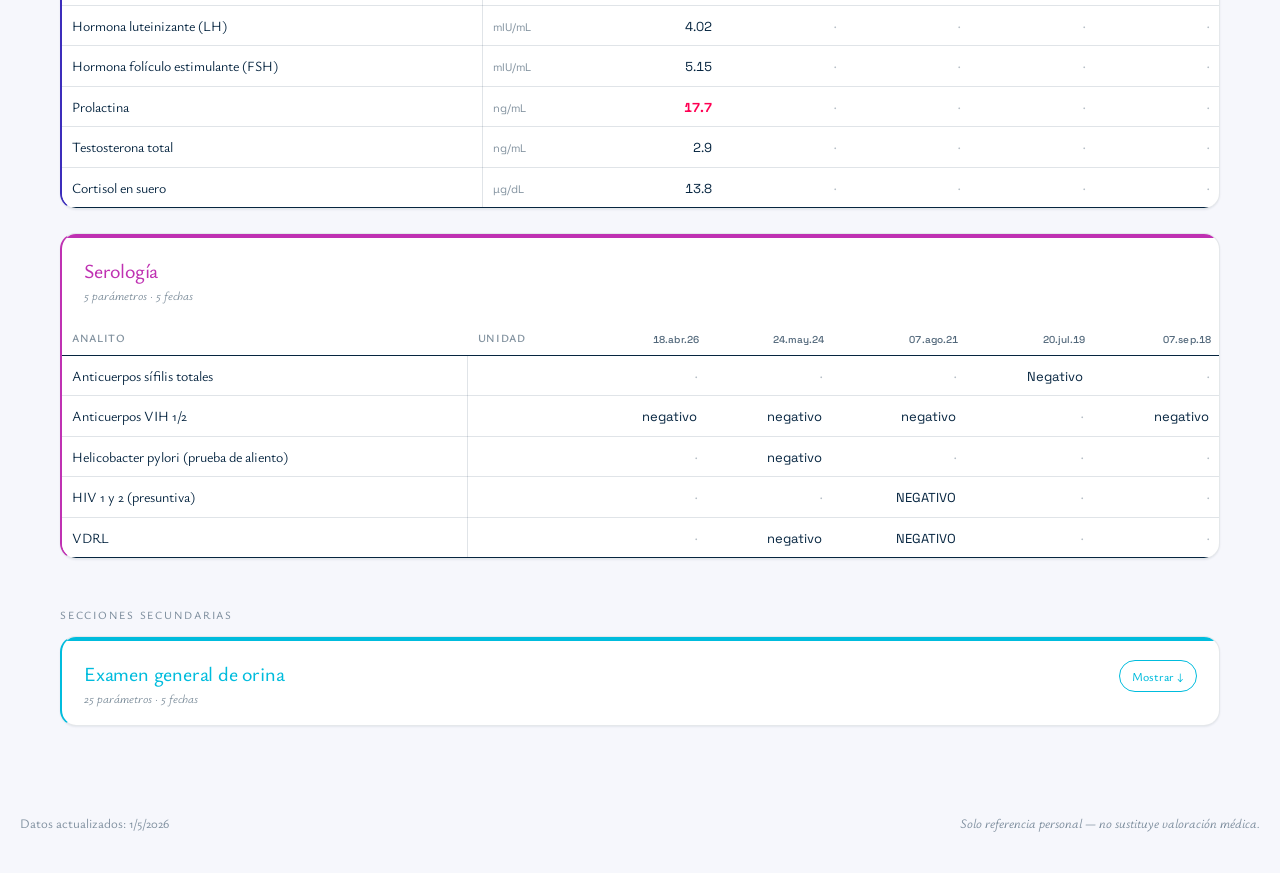
==== commit f3af2231: "Add files via upload" ====
--- a/mylabs/index.html
+++ b/mylabs/index.html
@@ -15,7 +15,7 @@
       href="https://fonts.googleapis.com/css2?family=Ysabeau:ital,wght@0,300..800;1,300..800&family=Space+Grotesk:wght@400;500;600;700&display=swap"
       rel="stylesheet"
     />
-    <script type="module" crossorigin src="./assets/index-B_cChW-W.js"></script>
+    <script type="module" crossorigin src="./assets/index-SJIpPIYi.js"></script>
     <link rel="modulepreload" crossorigin href="./assets/motion-Bk7l-NBl.js">
     <link rel="modulepreload" crossorigin href="./assets/recharts-C0KF28RO.js">
     <link rel="stylesheet" crossorigin href="./assets/index-_ZcCAHGh.css">
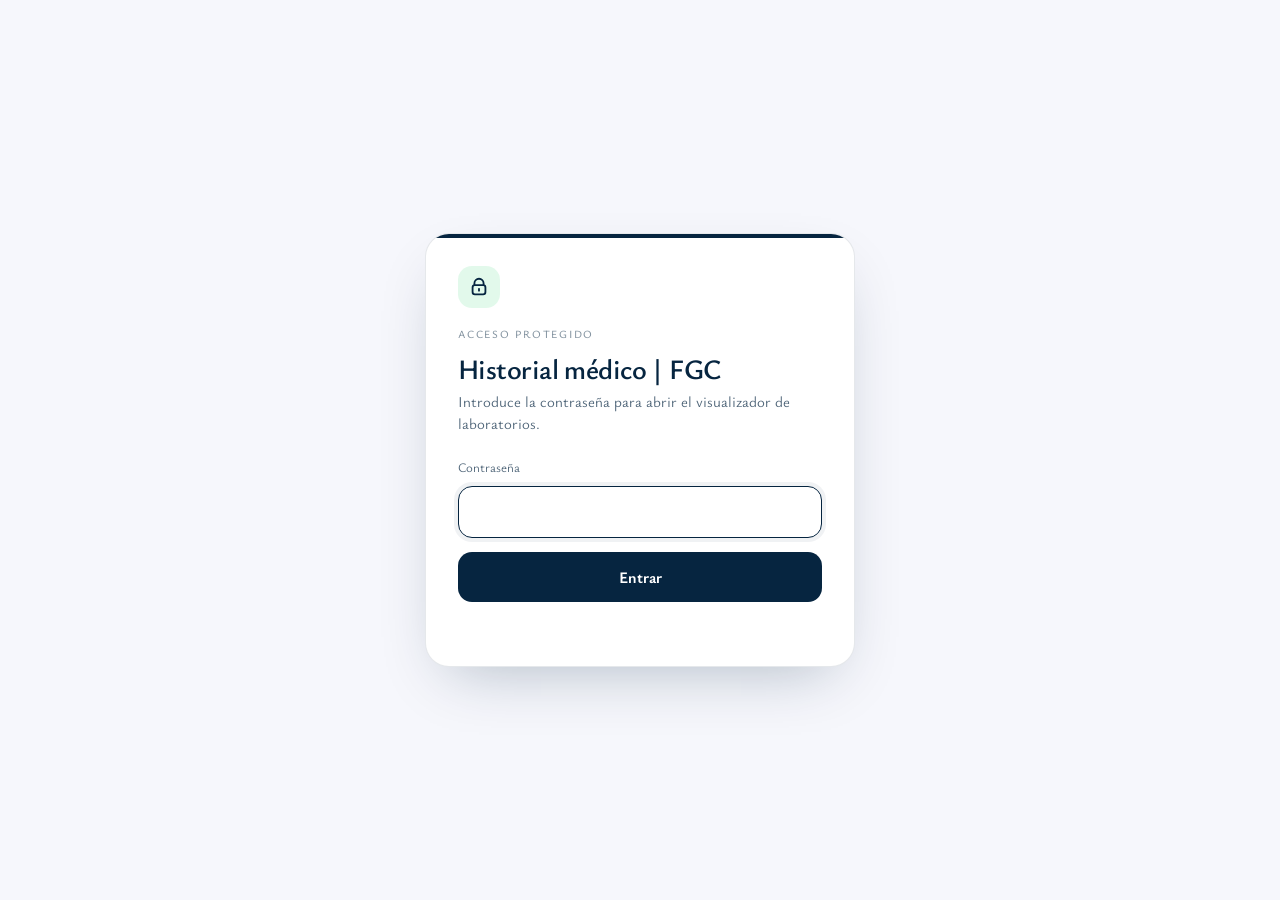
==== commit ff4b59cf: "Add files via upload" ====
--- a/mylabs/index.html
+++ b/mylabs/index.html
@@ -1,26 +1,73 @@
 <!doctype html>
 <html lang="es">
-  <head>
-    <meta charset="UTF-8" />
-    <meta name="viewport" content="width=device-width, initial-scale=1.0, viewport-fit=cover" />
-    <meta name="theme-color" content="#f6f7fc" />
-    <meta name="robots" content="noindex, nofollow" />
-    <meta name="referrer" content="no-referrer" />
-    <title>Historial médico | FGC</title>
-
-    <!-- Fonts: Ysabeau for UI, Space Grotesk for numerics -->
-    <link rel="preconnect" href="https://fonts.googleapis.com" />
-    <link rel="preconnect" href="https://fonts.gstatic.com" crossorigin />
-    <link
-      href="https://fonts.googleapis.com/css2?family=Ysabeau:ital,wght@0,300..800;1,300..800&family=Space+Grotesk:wght@400;500;600;700&display=swap"
-      rel="stylesheet"
-    />
-    <script type="module" crossorigin src="./assets/index-SJIpPIYi.js"></script>
-    <link rel="modulepreload" crossorigin href="./assets/motion-Bk7l-NBl.js">
-    <link rel="modulepreload" crossorigin href="./assets/recharts-C0KF28RO.js">
-    <link rel="stylesheet" crossorigin href="./assets/index-_ZcCAHGh.css">
-  </head>
-  <body>
-    <div id="root"></div>
-  </body>
+<head>
+  <meta charset="UTF-8" />
+  <meta name="viewport" content="width=device-width, initial-scale=1.0" />
+  <title>Historial médico | FGC</title>
+  <link rel="preconnect" href="https://fonts.googleapis.com">
+  <link rel="preconnect" href="https://fonts.gstatic.com" crossorigin>
+  <link href="https://fonts.googleapis.com/css2?family=Ysabeau:ital,wght@0,300..800;1,300..800&family=Space+Grotesk:wght@400;500;600;700&display=swap" rel="stylesheet">
+  <style>
+    :root{--bg:#f6f7fc;--ink:#062540;--ink-70:color-mix(in srgb,#062540 70%,transparent);--ink-50:color-mix(in srgb,#062540 50%,transparent);--ink-30:color-mix(in srgb,#062540 30%,transparent);--ink-12:color-mix(in srgb,#062540 12%,transparent);--ink-06:color-mix(in srgb,#062540 6%,transparent);--surface:#fff;--border:color-mix(in srgb,#062540 10%,transparent);--cat-quimica:#25d266;--shadow:0 24px 60px -24px color-mix(in srgb,#062540 30%,transparent);--font-ui:'Ysabeau',ui-serif,Georgia,serif;--font-num:'Space Grotesk',ui-monospace,'SF Mono',Menlo,monospace}*{box-sizing:border-box}html,body{height:100%;margin:0}body{min-height:100%;display:grid;place-items:center;background:var(--bg);color:var(--ink);font-family:var(--font-ui);font-size:16px;line-height:1.5;-webkit-font-smoothing:antialiased;text-rendering:optimizeLegibility}.login-shell{position:fixed;inset:0;display:grid;place-items:center;padding:24px;background:var(--bg)}.card{width:min(92vw,430px);background:var(--surface);border:1px solid var(--border);border-radius:24px;padding:32px;box-shadow:var(--shadow);position:relative;overflow:hidden}.card::before{content:'';position:absolute;inset:0 0 auto 0;height:4px;background:var(--ink)}.lock{width:42px;height:42px;border-radius:14px;display:grid;place-items:center;background:color-mix(in srgb,var(--cat-quimica) 13%,transparent);margin-bottom:18px}.lock svg{width:22px;height:22px}.eyebrow{font-size:11px;text-transform:uppercase;letter-spacing:.16em;color:var(--ink-50);font-weight:500}.brand{font-size:28px;line-height:1.08;font-weight:600;letter-spacing:-.02em;margin:10px 0 8px}.sub{color:var(--ink-70);font-size:15px;line-height:1.45;margin:0 0 24px}label{display:block;font-size:13px;color:var(--ink-70);margin-bottom:8px}input{width:100%;border:1px solid var(--border);border-radius:14px;padding:13px 14px;font:inherit;color:var(--ink);background:#fff;outline:none}input:focus{border-color:var(--ink);box-shadow:0 0 0 4px var(--ink-06)}button{width:100%;margin-top:14px;border:0;border-radius:14px;padding:13px 16px;font:inherit;font-weight:700;cursor:pointer;background:var(--ink);color:#fff}button:disabled{opacity:.55;cursor:progress}.error{min-height:20px;margin-top:12px;color:#ff1d58;font-size:13px}.shake{animation:shake .26s ease-in-out}@keyframes shake{0%,100%{transform:translateX(0)}25%{transform:translateX(-4px)}75%{transform:translateX(4px)}}
+  </style>
+</head>
+<body>
+  <main class="login-shell">
+    <section class="card" id="card">
+      <div class="lock" aria-hidden="true"><svg viewBox="0 0 24 24" fill="none"><path d="M7 10V8a5 5 0 0 1 10 0v2" stroke="#062540" stroke-width="2" stroke-linecap="round"/><rect x="5" y="10" width="14" height="10" rx="2.5" stroke="#062540" stroke-width="2"/><path d="M12 14v2" stroke="#062540" stroke-width="2" stroke-linecap="round"/></svg></div>
+      <div class="eyebrow">Acceso protegido</div>
+      <div class="brand">Historial médico | FGC</div>
+      <p class="sub">Introduce la contraseña para abrir el visualizador de laboratorios.</p>
+      <form id="form" autocomplete="current-password">
+        <label for="password">Contraseña</label>
+        <input id="password" name="password" type="password" autofocus />
+        <button id="submit" type="submit">Entrar</button>
+        <div class="error" id="error" role="alert"></div>
+      </form>
+    </section>
+  </main>
+  <script>
+    const payload = {"v":1,"kdf":"PBKDF2-SHA256","cipher":"AES-256-GCM","iterations":210000,"salt":"yMHXwMUezOrkumffoTDlNQ==","iv":"gKrFn5Pm7vSI/ny3","data":"PzTIKoNpOKfr4zce7EEMUgowLdTuhx/6wHR6ia53wUGonAM1c8/V6ZqKD+8jP+7LQPPiMSXB5LYWZftNBGb6L3vezcztXG3Hs/fxOdLXXvN3U+BJSM1FELdPDhDgoB/X0YesKbFw6WoL68u5ebLh0Pd3CE3hLNUPmmvk4f3c3E2mUIKCEwOCYka0sW9ewRWjjEF3nVyRNajycQI4NX16UIdjoFch2ELMeO3c6lyNE1pcK7yOokMvpcPsfF6TkYEij7OJm55u1u4NnKsQEUYZ74mZhu3952KkttQOuwLHF/[base64]/fcN74VmQCOK3EApP0FpD2gAwmgibxRf8EkXgDu+AqhHkIyW0AltnM07zwAo0l3eYHSXTvZ6KO+nqj2SXzq+ejiyW8nKQ64mJ2z/I+wCKK/lDhaOAk8B4PCykcQ0+kiUEIc/TR/+uyDv5NqhPMkjAQ3IwqSXnPdYxNHjxH8ma9EVqdioC2nwg9IzI1/aV4dPUkOj5QobvcKWwONAUAPDYWsHzM6NIrE1tj0L2S89O1/BSTdDqXOAM6XhEfjfN1jaPSOvylBJfcFdNt5A6eRQvOJk9SFt20V7uJdXnCl23RT7Bp606oCaYWF81GFxIZeg6uQ+RszE/BrF/8m7OTEqGnHI8nhIMz604x0inBwoLzLnhQUfVFY0xZZ0t+PeZkP0R9YXw0dthXcGRyAoGKQjjAbrBwx3wJIhutU6LcJn2X4VZ0riuMNQzdiNwl4n/zEEkHhpYv5ne8ZcuHxleWxbDBjIXpg52C+BEEyfjxY5v4LzbDMdxzX1sbRquGjQA26XefZmg2PCW4/gjUQPqEL6ELsjBkMTAHF3vC+1z7FGjxPV2GFbjjUMzM4gPyOz7KZ/4f9lXdD+HcFnQBkSeVSDZ0LfOIONVjiDc4PlDWSa3W19LvqupqkDqXYQ4IbYdGFRqRJSsWmTz8b5p8EqWgAsuv50CyC1WR3pPdDCK7UGmmiLwe0xyCKFMAcbhV95dQzlA3jadquQ5Il04rrqatXz6jAzCNLXeK/Zqg49a+SgOT5I5fjuqWDjl5ZRsL5Q8y6V7TGyAs7MaBrAulToWekNck0jg5VwmEGfu7GdDTCJLSiPofKJTbPaLvwr/Wab3QrA5toP9oetZZh1uPG9Ltr1e9t1pfc/OMCoyhcCg73fOSuieO4r1Ktyw6Dxtt+zTKgH5Zfgvfpn/JXGCmymzDV5kOg6GlPmf7EgDJeyG3YG50TdAdS8ILMp0iBiEFFNRIEAEvwK4xLw9bLzfPtxF4p2I="};
+    const $ = (id) => document.getElementById(id);
+    const decoder = new TextDecoder();
+    const encoder = new TextEncoder();
+    const b64ToBytes = (b64) => Uint8Array.from(atob(b64), c => c.charCodeAt(0));
+    async function deriveKey(password) {
+      const baseKey = await crypto.subtle.importKey('raw', encoder.encode(password), 'PBKDF2', false, ['deriveKey']);
+      return crypto.subtle.deriveKey(
+        { name: 'PBKDF2', salt: b64ToBytes(payload.salt), iterations: payload.iterations, hash: 'SHA-256' },
+        baseKey,
+        { name: 'AES-GCM', length: 256 },
+        false,
+        ['decrypt']
+      );
+    }
+    async function decrypt(password) {
+      const key = await deriveKey(password);
+      const plain = await crypto.subtle.decrypt({ name: 'AES-GCM', iv: b64ToBytes(payload.iv) }, key, b64ToBytes(payload.data));
+      return decoder.decode(plain);
+    }
+    async function unlock(password) {
+      const html = await decrypt(password);
+      document.open();
+      document.write(html);
+      document.close();
+    }
+    $('form').addEventListener('submit', async (e) => {
+      e.preventDefault();
+      $('error').textContent = '';
+      $('submit').disabled = true;
+      try {
+        await unlock($('password').value);
+      } catch (err) {
+        $('error').textContent = 'Contraseña incorrecta.';
+        $('submit').disabled = false;
+        $('password').select();
+        $('card').classList.remove('shake');
+        void $('card').offsetWidth;
+        $('card').classList.add('shake');
+      }
+    });
+  </script>
+</body>
 </html>
